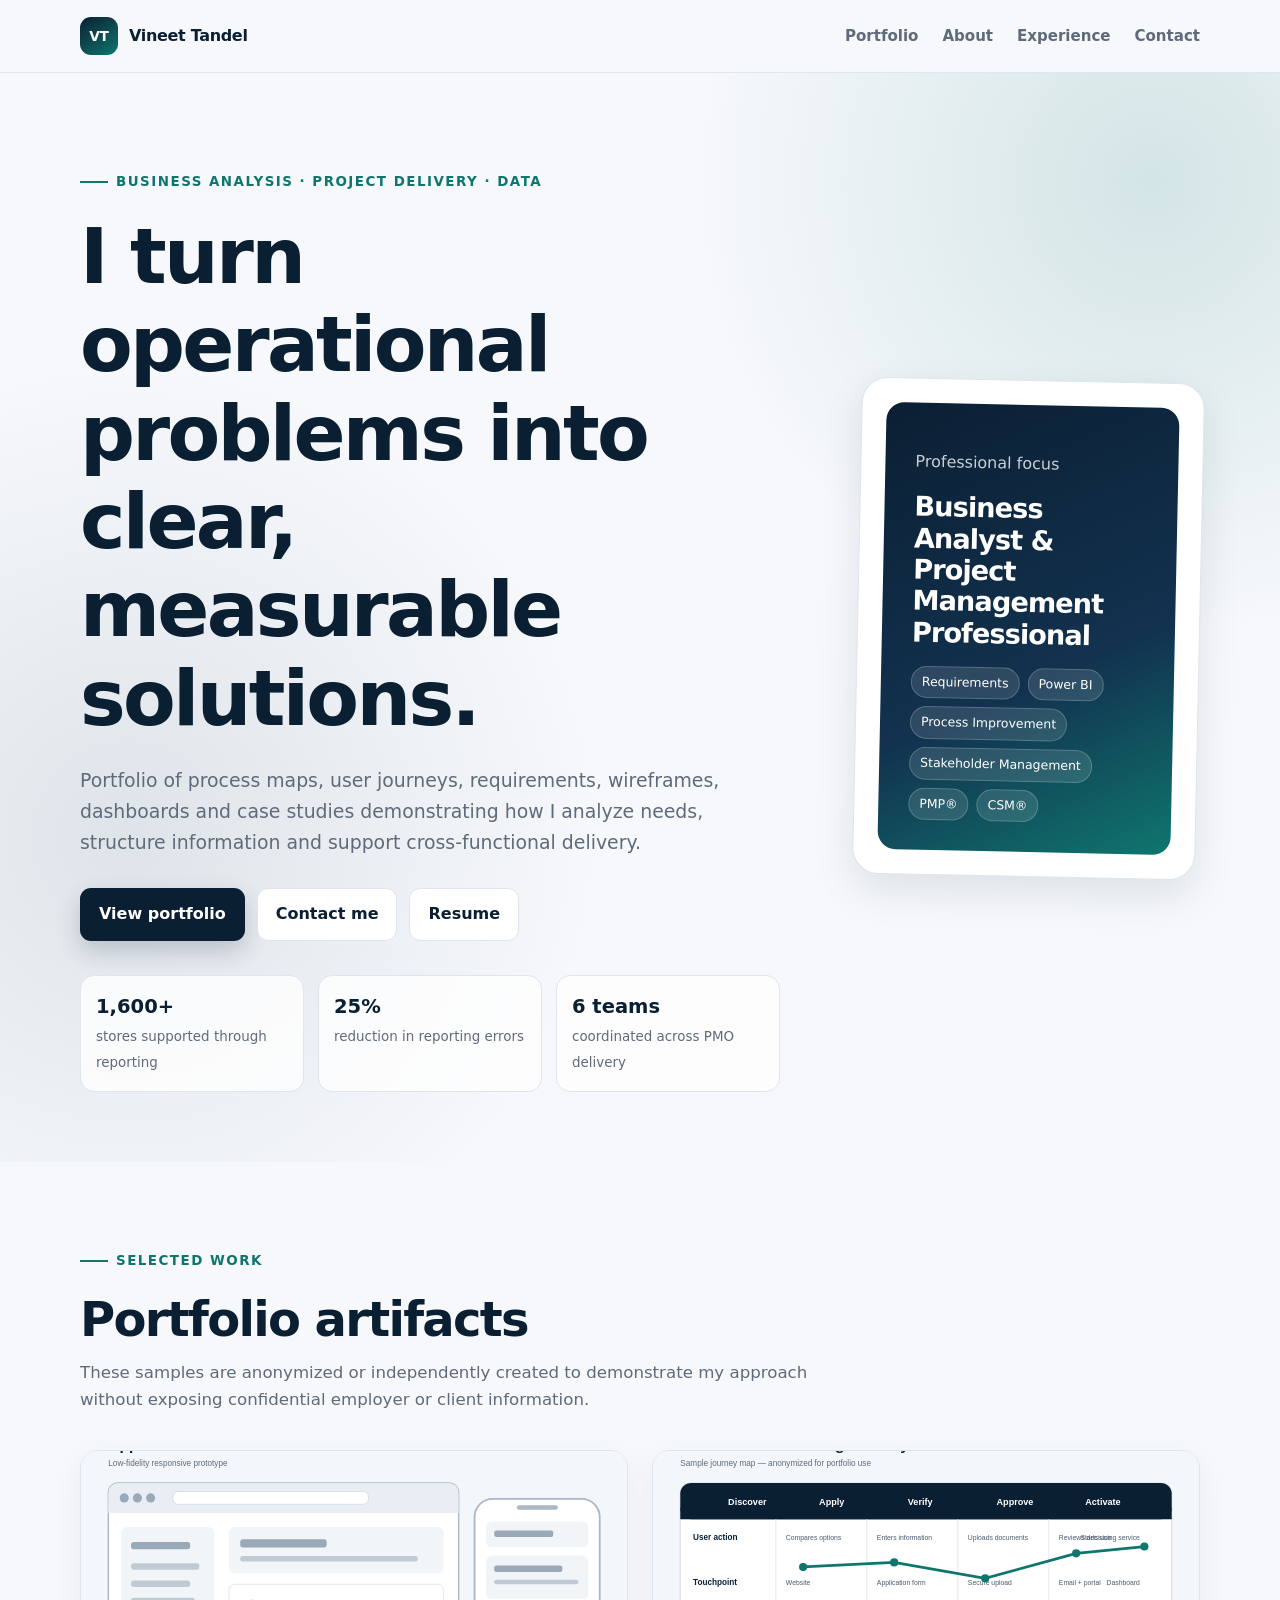
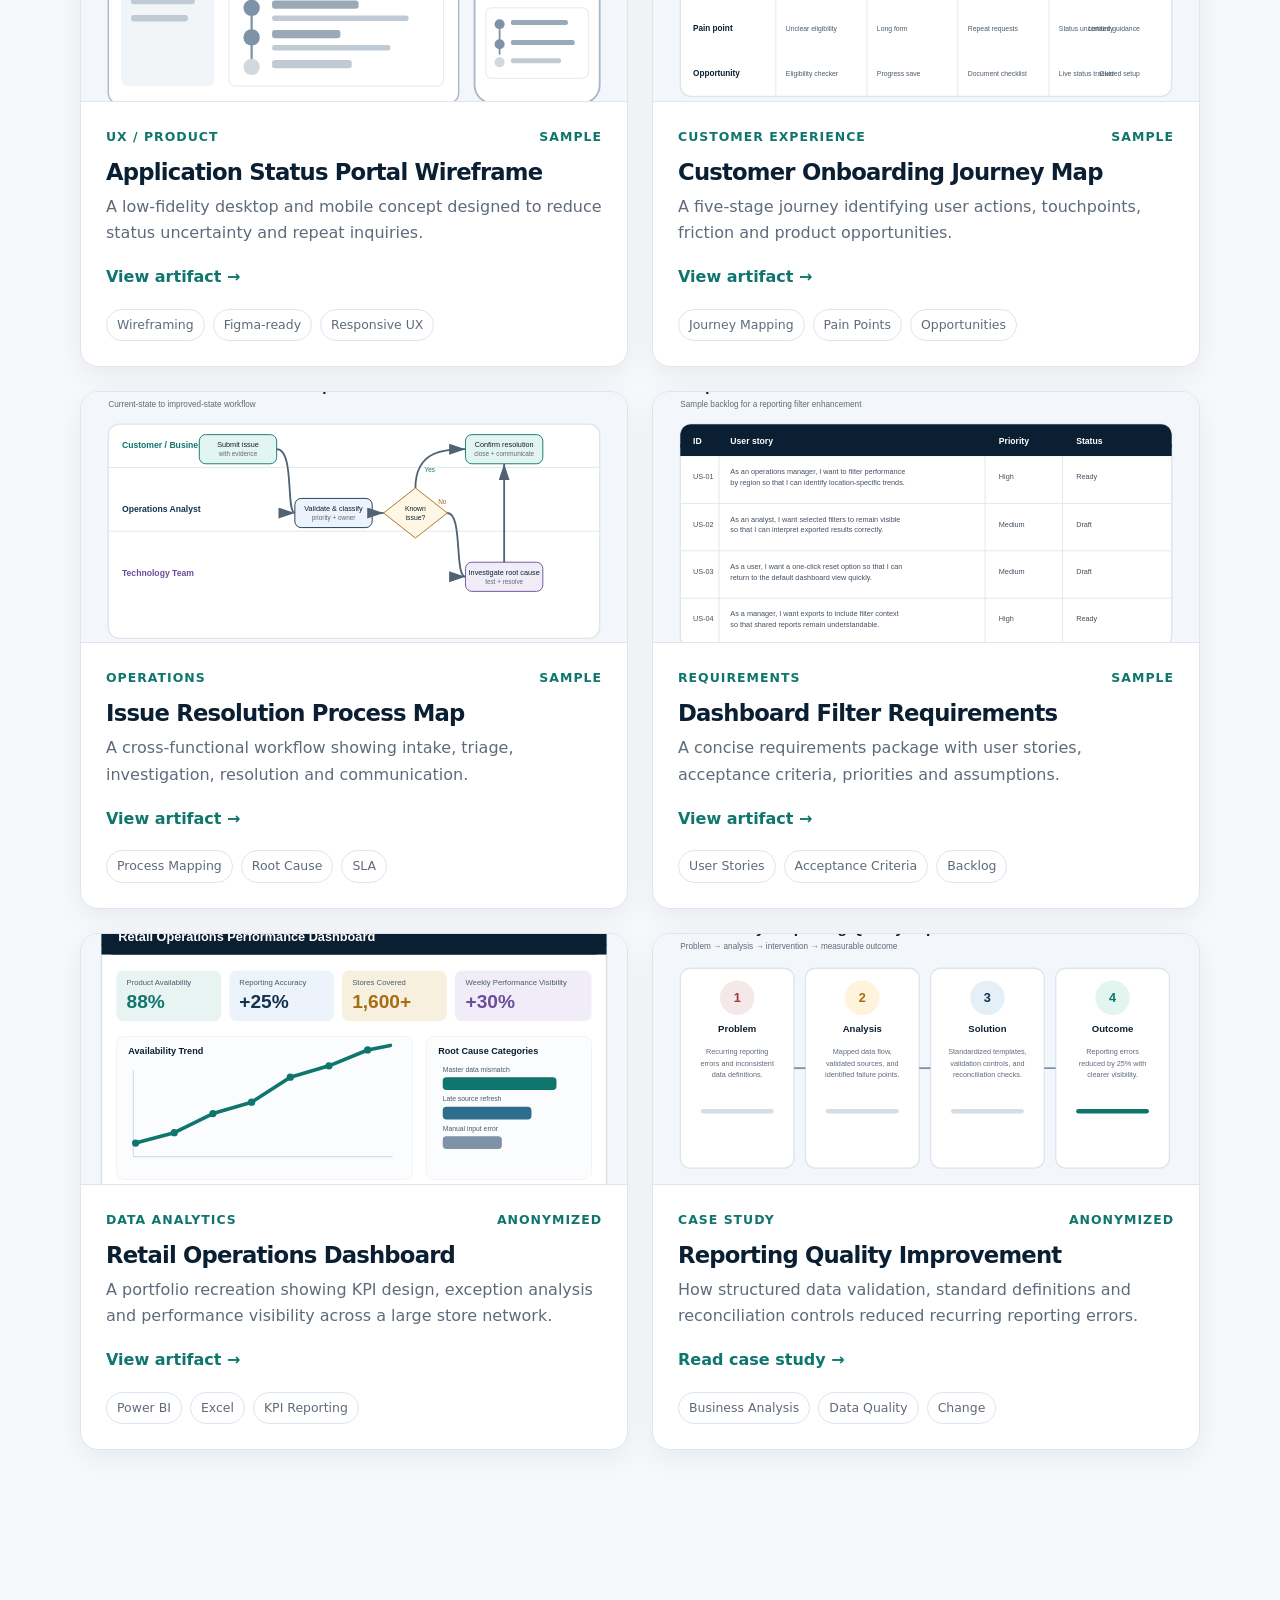
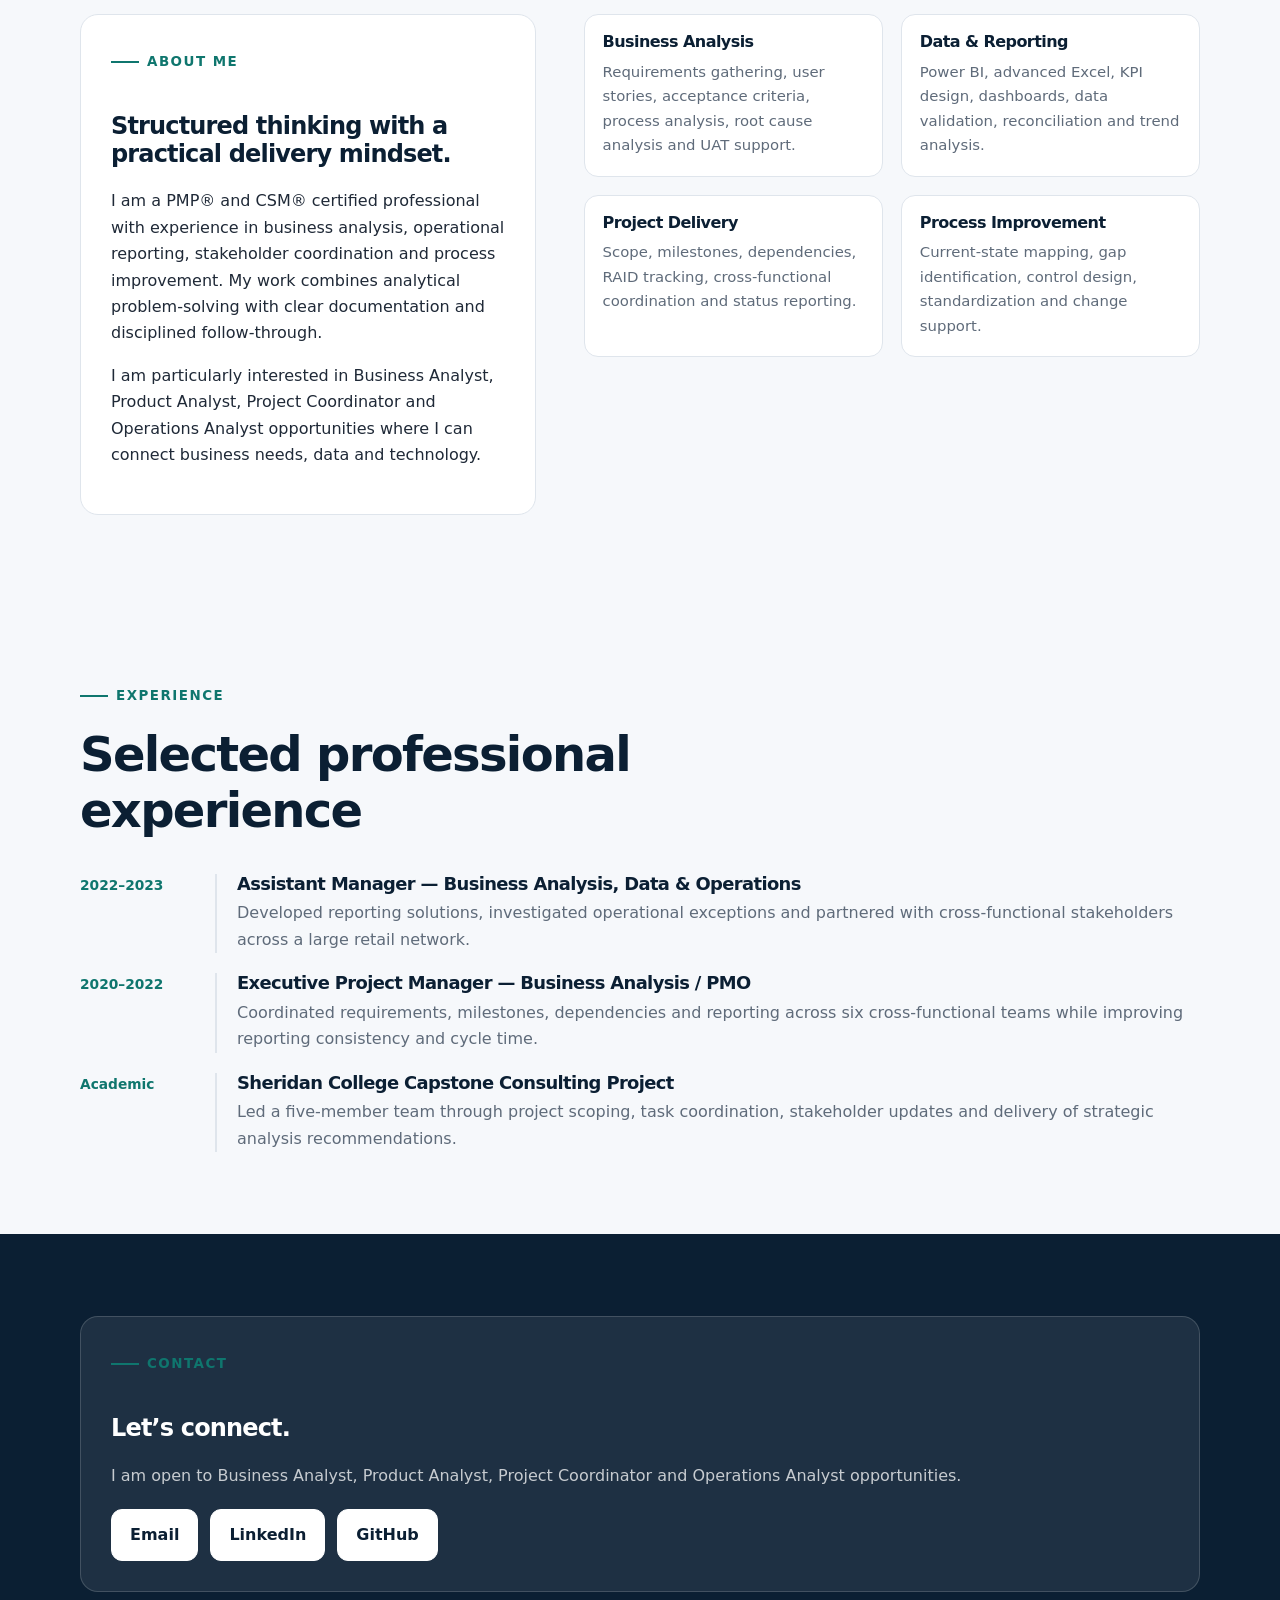
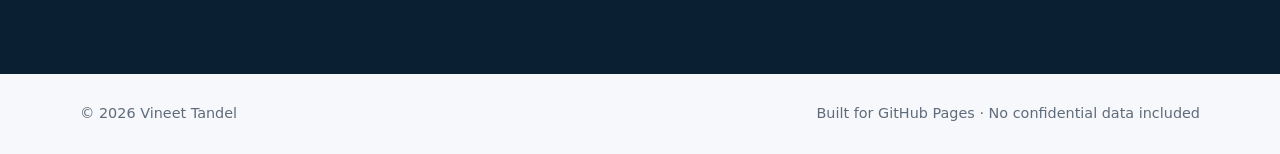
==== index.html @ 2929023a "Add files via upload" ====
<!doctype html>
<html lang="en">
<head>
  <meta charset="utf-8">
  <meta name="viewport" content="width=device-width, initial-scale=1">
  <meta name="description" content="Vineet Tandel — Business Analysis, Project Management and Data Analytics portfolio.">
  <title>Vineet Tandel | Business Analysis Portfolio</title>
  <link rel="stylesheet" href="styles.css">
</head>
<body>
<a class="skip-link" href="#main">Skip to content</a>

<header class="site-header">
  <div class="container nav">
    <a class="brand" href="index.html" aria-label="Vineet Tandel home">
      <span class="brand-mark">VT</span>
      <span>Vineet Tandel</span>
    </a>
    <button class="nav-toggle" type="button" aria-expanded="false" aria-controls="nav-links">Menu</button>
    <ul class="nav-links" id="nav-links">
      <li><a href="#work">Portfolio</a></li>
      <li><a href="#about">About</a></li>
      <li><a href="#experience">Experience</a></li>
      <li><a href="#contact">Contact</a></li>
    </ul>
  </div>
</header>

<main id="main">
  <section class="hero">
    <div class="container hero-grid">
      <div>
        <div class="eyebrow">Business Analysis · Project Delivery · Data</div>
        <h1>I turn operational problems into clear, measurable solutions.</h1>
        <p class="hero-lead">
          Portfolio of process maps, user journeys, requirements, wireframes, dashboards and case studies
          demonstrating how I analyze needs, structure information and support cross-functional delivery.
        </p>
        <div class="hero-actions">
          <a class="button button-primary" href="#work">View portfolio</a>
          <a class="button button-secondary" href="mailto:tandelvineet@gmail.com">Contact me</a>
          <!-- Replace # with the uploaded resume filename, for example assets/Vineet-Tandel-Resume.pdf -->
          <a class="button button-secondary" href="#" title="Add your resume PDF and update this link">Resume</a>
        </div>
        <div class="quick-stats" aria-label="Career highlights">
          <div class="stat"><strong>1,600+</strong><span>stores supported through reporting</span></div>
          <div class="stat"><strong>25%</strong><span>reduction in reporting errors</span></div>
          <div class="stat"><strong>6 teams</strong><span>coordinated across PMO delivery</span></div>
        </div>
      </div>
      <aside class="hero-card" aria-label="Professional summary">
        <div class="hero-card-inner">
          <div>
            <p>Professional focus</p>
            <h2>Business Analyst &amp; Project Management Professional</h2>
          </div>
          <div class="tag-list">
            <span class="tag">Requirements</span>
            <span class="tag">Power BI</span>
            <span class="tag">Process Improvement</span>
            <span class="tag">Stakeholder Management</span>
            <span class="tag">PMP®</span>
            <span class="tag">CSM®</span>
          </div>
        </div>
      </aside>
    </div>
  </section>

  <section id="work">
    <div class="container">
      <div class="section-heading">
        <div class="eyebrow">Selected work</div>
        <h2>Portfolio artifacts</h2>
        <p>
          These samples are anonymized or independently created to demonstrate my approach without exposing
          confidential employer or client information.
        </p>
      </div>

      <div class="project-grid">
        <article class="project-card">
          <div class="project-preview"><img src="assets/wireframe-preview.svg" alt="Wireframe preview of an application status portal"></div>
          <div class="project-content">
            <div class="project-meta"><span>UX / Product</span><span>Sample</span></div>
            <h3>Application Status Portal Wireframe</h3>
            <p>A low-fidelity desktop and mobile concept designed to reduce status uncertainty and repeat inquiries.</p>
            <a class="text-link" href="projects/wireframe-prototype.html">View artifact →</a>
            <div class="tag-list"><span class="tag">Wireframing</span><span class="tag">Figma-ready</span><span class="tag">Responsive UX</span></div>
          </div>
        </article>

        <article class="project-card">
          <div class="project-preview"><img src="assets/journey-map.svg" alt="Customer onboarding journey map preview"></div>
          <div class="project-content">
            <div class="project-meta"><span>Customer Experience</span><span>Sample</span></div>
            <h3>Customer Onboarding Journey Map</h3>
            <p>A five-stage journey identifying user actions, touchpoints, friction and product opportunities.</p>
            <a class="text-link" href="projects/user-journey.html">View artifact →</a>
            <div class="tag-list"><span class="tag">Journey Mapping</span><span class="tag">Pain Points</span><span class="tag">Opportunities</span></div>
          </div>
        </article>

        <article class="project-card">
          <div class="project-preview"><img src="assets/process-map.svg" alt="Issue resolution process map preview"></div>
          <div class="project-content">
            <div class="project-meta"><span>Operations</span><span>Sample</span></div>
            <h3>Issue Resolution Process Map</h3>
            <p>A cross-functional workflow showing intake, triage, investigation, resolution and communication.</p>
            <a class="text-link" href="projects/process-map.html">View artifact →</a>
            <div class="tag-list"><span class="tag">Process Mapping</span><span class="tag">Root Cause</span><span class="tag">SLA</span></div>
          </div>
        </article>

        <article class="project-card">
          <div class="project-preview"><img src="assets/requirements-preview.svg" alt="User stories and requirements table preview"></div>
          <div class="project-content">
            <div class="project-meta"><span>Requirements</span><span>Sample</span></div>
            <h3>Dashboard Filter Requirements</h3>
            <p>A concise requirements package with user stories, acceptance criteria, priorities and assumptions.</p>
            <a class="text-link" href="projects/requirements.html">View artifact →</a>
            <div class="tag-list"><span class="tag">User Stories</span><span class="tag">Acceptance Criteria</span><span class="tag">Backlog</span></div>
          </div>
        </article>

        <article class="project-card">
          <div class="project-preview"><img src="assets/dashboard-preview.svg" alt="Retail operations Power BI dashboard preview"></div>
          <div class="project-content">
            <div class="project-meta"><span>Data Analytics</span><span>Anonymized</span></div>
            <h3>Retail Operations Dashboard</h3>
            <p>A portfolio recreation showing KPI design, exception analysis and performance visibility across a large store network.</p>
            <a class="text-link" href="projects/power-bi-dashboard.html">View artifact →</a>
            <div class="tag-list"><span class="tag">Power BI</span><span class="tag">Excel</span><span class="tag">KPI Reporting</span></div>
          </div>
        </article>

        <article class="project-card">
          <div class="project-preview"><img src="assets/case-study-preview.svg" alt="Case study preview showing problem, analysis, solution and outcome"></div>
          <div class="project-content">
            <div class="project-meta"><span>Case Study</span><span>Anonymized</span></div>
            <h3>Reporting Quality Improvement</h3>
            <p>How structured data validation, standard definitions and reconciliation controls reduced recurring reporting errors.</p>
            <a class="text-link" href="projects/case-study.html">Read case study →</a>
            <div class="tag-list"><span class="tag">Business Analysis</span><span class="tag">Data Quality</span><span class="tag">Change</span></div>
          </div>
        </article>
      </div>
    </div>
  </section>

  <section id="about">
    <div class="container about-grid">
      <div class="about-panel">
        <div class="eyebrow">About me</div>
        <h2>Structured thinking with a practical delivery mindset.</h2>
        <p>
          I am a PMP® and CSM® certified professional with experience in business analysis, operational reporting,
          stakeholder coordination and process improvement. My work combines analytical problem-solving with clear
          documentation and disciplined follow-through.
        </p>
        <p>
          I am particularly interested in Business Analyst, Product Analyst, Project Coordinator and Operations
          Analyst opportunities where I can connect business needs, data and technology.
        </p>
      </div>

      <div class="skill-columns">
        <div class="skill-box"><h3>Business Analysis</h3><p>Requirements gathering, user stories, acceptance criteria, process analysis, root cause analysis and UAT support.</p></div>
        <div class="skill-box"><h3>Data &amp; Reporting</h3><p>Power BI, advanced Excel, KPI design, dashboards, data validation, reconciliation and trend analysis.</p></div>
        <div class="skill-box"><h3>Project Delivery</h3><p>Scope, milestones, dependencies, RAID tracking, cross-functional coordination and status reporting.</p></div>
        <div class="skill-box"><h3>Process Improvement</h3><p>Current-state mapping, gap identification, control design, standardization and change support.</p></div>
      </div>
    </div>
  </section>

  <section id="experience">
    <div class="container">
      <div class="section-heading">
        <div class="eyebrow">Experience</div>
        <h2>Selected professional experience</h2>
      </div>
      <div class="timeline">
        <div class="timeline-item">
          <div class="timeline-date">2022–2023</div>
          <div class="timeline-content">
            <h3>Assistant Manager — Business Analysis, Data &amp; Operations</h3>
            <p>Developed reporting solutions, investigated operational exceptions and partnered with cross-functional stakeholders across a large retail network.</p>
          </div>
        </div>
        <div class="timeline-item">
          <div class="timeline-date">2020–2022</div>
          <div class="timeline-content">
            <h3>Executive Project Manager — Business Analysis / PMO</h3>
            <p>Coordinated requirements, milestones, dependencies and reporting across six cross-functional teams while improving reporting consistency and cycle time.</p>
          </div>
        </div>
        <div class="timeline-item">
          <div class="timeline-date">Academic</div>
          <div class="timeline-content">
            <h3>Sheridan College Capstone Consulting Project</h3>
            <p>Led a five-member team through project scoping, task coordination, stakeholder updates and delivery of strategic analysis recommendations.</p>
          </div>
        </div>
      </div>
    </div>
  </section>

  <section class="contact" id="contact">
    <div class="container">
      <div class="contact-panel">
        <div class="eyebrow">Contact</div>
        <h2>Let’s connect.</h2>
        <p>I am open to Business Analyst, Product Analyst, Project Coordinator and Operations Analyst opportunities.</p>
        <div class="contact-links">
          <a class="button button-secondary" href="mailto:tandelvineet@gmail.com">Email</a>
          <a class="button button-secondary" href="https://www.linkedin.com/in/your-linkedin" target="_blank" rel="noopener">LinkedIn</a>
          <a class="button button-secondary" href="https://github.com/your-github-username" target="_blank" rel="noopener">GitHub</a>
        </div>
      </div>
    </div>
  </section>
</main>

<footer class="site-footer">
  <div class="container footer-row">
    <span>© <span data-year></span> Vineet Tandel</span>
    <span>Built for GitHub Pages · No confidential data included</span>
  </div>
</footer>

<script src="script.js"></script>
</body>
</html>
---- styles.css ----
:root {
  --navy: #0b1f33;
  --navy-2: #12324f;
  --teal: #0f766e;
  --teal-light: #dff7f3;
  --blue-light: #eaf2fb;
  --ink: #1f2937;
  --muted: #5f6b7a;
  --line: #dfe5ec;
  --surface: #ffffff;
  --background: #f6f8fb;
  --shadow: 0 16px 40px rgba(11, 31, 51, 0.10);
  --radius: 18px;
}

* { box-sizing: border-box; }

html { scroll-behavior: smooth; }

body {
  margin: 0;
  font-family: Inter, ui-sans-serif, system-ui, -apple-system, BlinkMacSystemFont, "Segoe UI", sans-serif;
  color: var(--ink);
  background: var(--background);
  line-height: 1.65;
}

a { color: inherit; }

img, svg { max-width: 100%; }

.container {
  width: min(1120px, calc(100% - 40px));
  margin: 0 auto;
}

.skip-link {
  position: absolute;
  left: -9999px;
  top: 8px;
  z-index: 1000;
  background: #fff;
  color: #000;
  padding: 10px 14px;
  border-radius: 8px;
}
.skip-link:focus { left: 12px; }

.site-header {
  position: sticky;
  top: 0;
  z-index: 50;
  background: rgba(246, 248, 251, 0.92);
  backdrop-filter: blur(14px);
  border-bottom: 1px solid rgba(223, 229, 236, 0.9);
}

.nav {
  min-height: 72px;
  display: flex;
  align-items: center;
  justify-content: space-between;
  gap: 24px;
}

.brand {
  display: inline-flex;
  align-items: center;
  gap: 11px;
  font-weight: 800;
  text-decoration: none;
  color: var(--navy);
  letter-spacing: -0.02em;
}

.brand-mark {
  width: 38px;
  height: 38px;
  display: grid;
  place-items: center;
  border-radius: 11px;
  color: white;
  background: linear-gradient(145deg, var(--navy), var(--teal));
  font-size: 0.86rem;
}

.nav-links {
  display: flex;
  gap: 24px;
  align-items: center;
  list-style: none;
  margin: 0;
  padding: 0;
}

.nav-links a {
  text-decoration: none;
  font-size: 0.94rem;
  color: var(--muted);
  font-weight: 650;
}

.nav-links a:hover,
.nav-links a:focus { color: var(--teal); }

.nav-toggle {
  display: none;
  border: 1px solid var(--line);
  background: white;
  border-radius: 10px;
  padding: 8px 11px;
  font: inherit;
}

.hero {
  padding: 92px 0 70px;
  background:
    radial-gradient(circle at 90% 10%, rgba(15, 118, 110, 0.15), transparent 30%),
    radial-gradient(circle at 10% 70%, rgba(18, 50, 79, 0.10), transparent 34%);
}

.hero-grid {
  display: grid;
  grid-template-columns: 1.35fr 0.65fr;
  gap: 64px;
  align-items: center;
}

.eyebrow {
  display: inline-flex;
  align-items: center;
  gap: 8px;
  color: var(--teal);
  font-weight: 800;
  font-size: 0.84rem;
  letter-spacing: 0.11em;
  text-transform: uppercase;
  margin-bottom: 20px;
}

.eyebrow::before {
  content: "";
  width: 28px;
  height: 2px;
  background: var(--teal);
}

h1, h2, h3 {
  color: var(--navy);
  line-height: 1.15;
  letter-spacing: -0.035em;
}

h1 {
  font-size: clamp(2.6rem, 6vw, 5rem);
  margin: 0 0 22px;
}

.hero-lead {
  font-size: 1.18rem;
  color: var(--muted);
  max-width: 700px;
  margin: 0 0 28px;
}

.hero-actions {
  display: flex;
  flex-wrap: wrap;
  gap: 12px;
  margin: 30px 0 34px;
}

.button {
  display: inline-flex;
  align-items: center;
  justify-content: center;
  gap: 8px;
  padding: 12px 18px;
  border-radius: 11px;
  font-weight: 750;
  text-decoration: none;
  border: 1px solid transparent;
  transition: transform .18s ease, box-shadow .18s ease, background .18s ease;
}

.button:hover { transform: translateY(-2px); }

.button-primary {
  background: var(--navy);
  color: white;
  box-shadow: 0 10px 24px rgba(11, 31, 51, 0.20);
}

.button-secondary {
  background: white;
  color: var(--navy);
  border-color: var(--line);
}

.quick-stats {
  display: grid;
  grid-template-columns: repeat(3, minmax(0, 1fr));
  gap: 14px;
  max-width: 700px;
}

.stat {
  background: rgba(255,255,255,.8);
  border: 1px solid var(--line);
  border-radius: 14px;
  padding: 15px;
}

.stat strong {
  display: block;
  color: var(--navy);
  font-size: 1.22rem;
}

.stat span {
  color: var(--muted);
  font-size: .84rem;
}

.hero-card {
  background: var(--surface);
  border: 1px solid var(--line);
  border-radius: 26px;
  padding: 24px;
  box-shadow: var(--shadow);
  transform: rotate(1.2deg);
}

.hero-card-inner {
  border-radius: 18px;
  padding: 30px;
  min-height: 360px;
  background: linear-gradient(155deg, var(--navy), var(--navy-2) 60%, var(--teal));
  color: white;
  display: flex;
  flex-direction: column;
  justify-content: space-between;
}

.hero-card h2 {
  color: white;
  font-size: 1.7rem;
  margin: 0;
}

.hero-card p { color: rgba(255,255,255,.78); }

.hero-card .tag {
  background: rgba(255,255,255,.12);
  border-color: rgba(255,255,255,.2);
  color: white;
}

section { padding: 82px 0; }

.section-heading {
  max-width: 730px;
  margin-bottom: 36px;
}

.section-heading h2 {
  font-size: clamp(2rem, 4vw, 3rem);
  margin: 0 0 12px;
}

.section-heading p {
  margin: 0;
  color: var(--muted);
  font-size: 1.04rem;
}

.project-grid {
  display: grid;
  grid-template-columns: repeat(2, minmax(0, 1fr));
  gap: 24px;
}

.project-card {
  background: var(--surface);
  border: 1px solid var(--line);
  border-radius: var(--radius);
  overflow: hidden;
  box-shadow: 0 9px 28px rgba(11,31,51,.06);
  transition: transform .2s ease, box-shadow .2s ease;
}

.project-card:hover {
  transform: translateY(-5px);
  box-shadow: var(--shadow);
}

.project-preview {
  background: var(--blue-light);
  min-height: 250px;
  display: grid;
  place-items: center;
  border-bottom: 1px solid var(--line);
}

.project-preview img {
  width: 100%;
  height: 250px;
  object-fit: cover;
}

.project-content { padding: 25px; }

.project-meta {
  display: flex;
  justify-content: space-between;
  gap: 12px;
  color: var(--teal);
  font-size: .78rem;
  font-weight: 800;
  letter-spacing: .08em;
  text-transform: uppercase;
}

.project-content h3 {
  font-size: 1.42rem;
  margin: 11px 0 9px;
}

.project-content p {
  color: var(--muted);
  margin: 0 0 18px;
}

.text-link {
  display: inline-flex;
  align-items: center;
  gap: 7px;
  color: var(--teal);
  font-weight: 800;
  text-decoration: none;
}

.text-link:hover { text-decoration: underline; }

.tag-list {
  display: flex;
  flex-wrap: wrap;
  gap: 8px;
  margin-top: 18px;
}

.tag {
  display: inline-flex;
  align-items: center;
  padding: 5px 10px;
  border: 1px solid var(--line);
  border-radius: 999px;
  font-size: .78rem;
  color: var(--muted);
  background: white;
}

.about-grid {
  display: grid;
  grid-template-columns: .85fr 1.15fr;
  gap: 48px;
  align-items: start;
}

.about-panel,
.contact-panel {
  background: var(--surface);
  border: 1px solid var(--line);
  border-radius: var(--radius);
  padding: 30px;
}

.about-panel h3,
.contact-panel h3 { margin-top: 0; }

.skill-columns {
  display: grid;
  grid-template-columns: repeat(2, minmax(0, 1fr));
  gap: 18px;
}

.skill-box {
  border: 1px solid var(--line);
  border-radius: 14px;
  padding: 18px;
  background: #fff;
}

.skill-box h3 {
  font-size: 1rem;
  margin: 0 0 8px;
}

.skill-box p {
  color: var(--muted);
  margin: 0;
  font-size: .93rem;
}

.timeline {
  display: grid;
  gap: 20px;
}

.timeline-item {
  display: grid;
  grid-template-columns: 115px 1fr;
  gap: 20px;
}

.timeline-date {
  color: var(--teal);
  font-weight: 800;
  font-size: .86rem;
}

.timeline-content {
  border-left: 2px solid var(--line);
  padding-left: 20px;
}

.timeline-content h3 {
  margin: 0 0 6px;
  font-size: 1.12rem;
}

.timeline-content p {
  margin: 0;
  color: var(--muted);
}

.contact {
  background: var(--navy);
  color: white;
}

.contact h2,
.contact h3 { color: white; }

.contact p { color: rgba(255,255,255,.75); }

.contact-panel {
  background: rgba(255,255,255,.08);
  border-color: rgba(255,255,255,.16);
}

.contact-links {
  display: flex;
  flex-wrap: wrap;
  gap: 12px;
  margin-top: 20px;
}

.contact .button-secondary {
  background: white;
  border-color: white;
}

.site-footer {
  padding: 28px 0;
  color: var(--muted);
  font-size: .9rem;
}

.footer-row {
  display: flex;
  justify-content: space-between;
  gap: 20px;
  flex-wrap: wrap;
}

/* Project detail pages */
.project-hero {
  padding: 72px 0 46px;
  background: linear-gradient(145deg, #edf5fb, #f6f8fb 52%, #e3f5f1);
  border-bottom: 1px solid var(--line);
}

.project-hero h1 {
  font-size: clamp(2.2rem, 5vw, 4.2rem);
  max-width: 900px;
}

.project-subtitle {
  max-width: 760px;
  color: var(--muted);
  font-size: 1.12rem;
}

.breadcrumb {
  font-size: .9rem;
  color: var(--muted);
  margin-bottom: 20px;
}

.breadcrumb a { color: var(--teal); }

.project-layout {
  display: grid;
  grid-template-columns: minmax(0, 1fr) 300px;
  gap: 45px;
  align-items: start;
}

.project-body h2 {
  font-size: 1.8rem;
  margin: 42px 0 12px;
}

.project-body h2:first-child { margin-top: 0; }

.project-body p,
.project-body li { color: #43505f; }

.project-body ul,
.project-body ol { padding-left: 22px; }

.artifact-frame {
  margin: 28px 0;
  padding: 18px;
  background: white;
  border: 1px solid var(--line);
  border-radius: var(--radius);
  box-shadow: var(--shadow);
}

.artifact-frame img {
  display: block;
  width: 100%;
  border-radius: 12px;
}

.sidebar-card {
  position: sticky;
  top: 96px;
  background: white;
  border: 1px solid var(--line);
  border-radius: var(--radius);
  padding: 24px;
}

.sidebar-card h3 {
  margin-top: 0;
  font-size: 1rem;
}

.sidebar-list {
  list-style: none;
  padding: 0;
  margin: 0;
  display: grid;
  gap: 10px;
}

.sidebar-list strong {
  display: block;
  color: var(--navy);
  font-size: .86rem;
}

.sidebar-list span {
  color: var(--muted);
  font-size: .86rem;
}

.callout {
  border-left: 4px solid var(--teal);
  background: var(--teal-light);
  padding: 18px 20px;
  border-radius: 0 12px 12px 0;
  margin: 26px 0;
}

.requirement-table {
  width: 100%;
  border-collapse: collapse;
  margin: 20px 0;
  background: white;
}

.requirement-table th,
.requirement-table td {
  border: 1px solid var(--line);
  padding: 12px;
  text-align: left;
  vertical-align: top;
}

.requirement-table th {
  color: var(--navy);
  background: #eef3f8;
}

@media (max-width: 860px) {
  .hero-grid,
  .about-grid,
  .project-layout {
    grid-template-columns: 1fr;
  }

  .hero-card { max-width: 520px; }

  .project-grid { grid-template-columns: 1fr; }

  .sidebar-card { position: static; }

  .nav-toggle { display: block; }

  .nav-links {
    display: none;
    position: absolute;
    left: 20px;
    right: 20px;
    top: 68px;
    flex-direction: column;
    align-items: stretch;
    padding: 18px;
    background: white;
    border: 1px solid var(--line);
    border-radius: 14px;
    box-shadow: var(--shadow);
  }

  .nav-links.open { display: flex; }
}

@media (max-width: 580px) {
  .container { width: min(100% - 26px, 1120px); }
  .hero { padding-top: 62px; }
  .quick-stats { grid-template-columns: 1fr; }
  .skill-columns { grid-template-columns: 1fr; }
  .timeline-item { grid-template-columns: 1fr; gap: 5px; }
  .timeline-content { border-left: 0; padding-left: 0; }
}
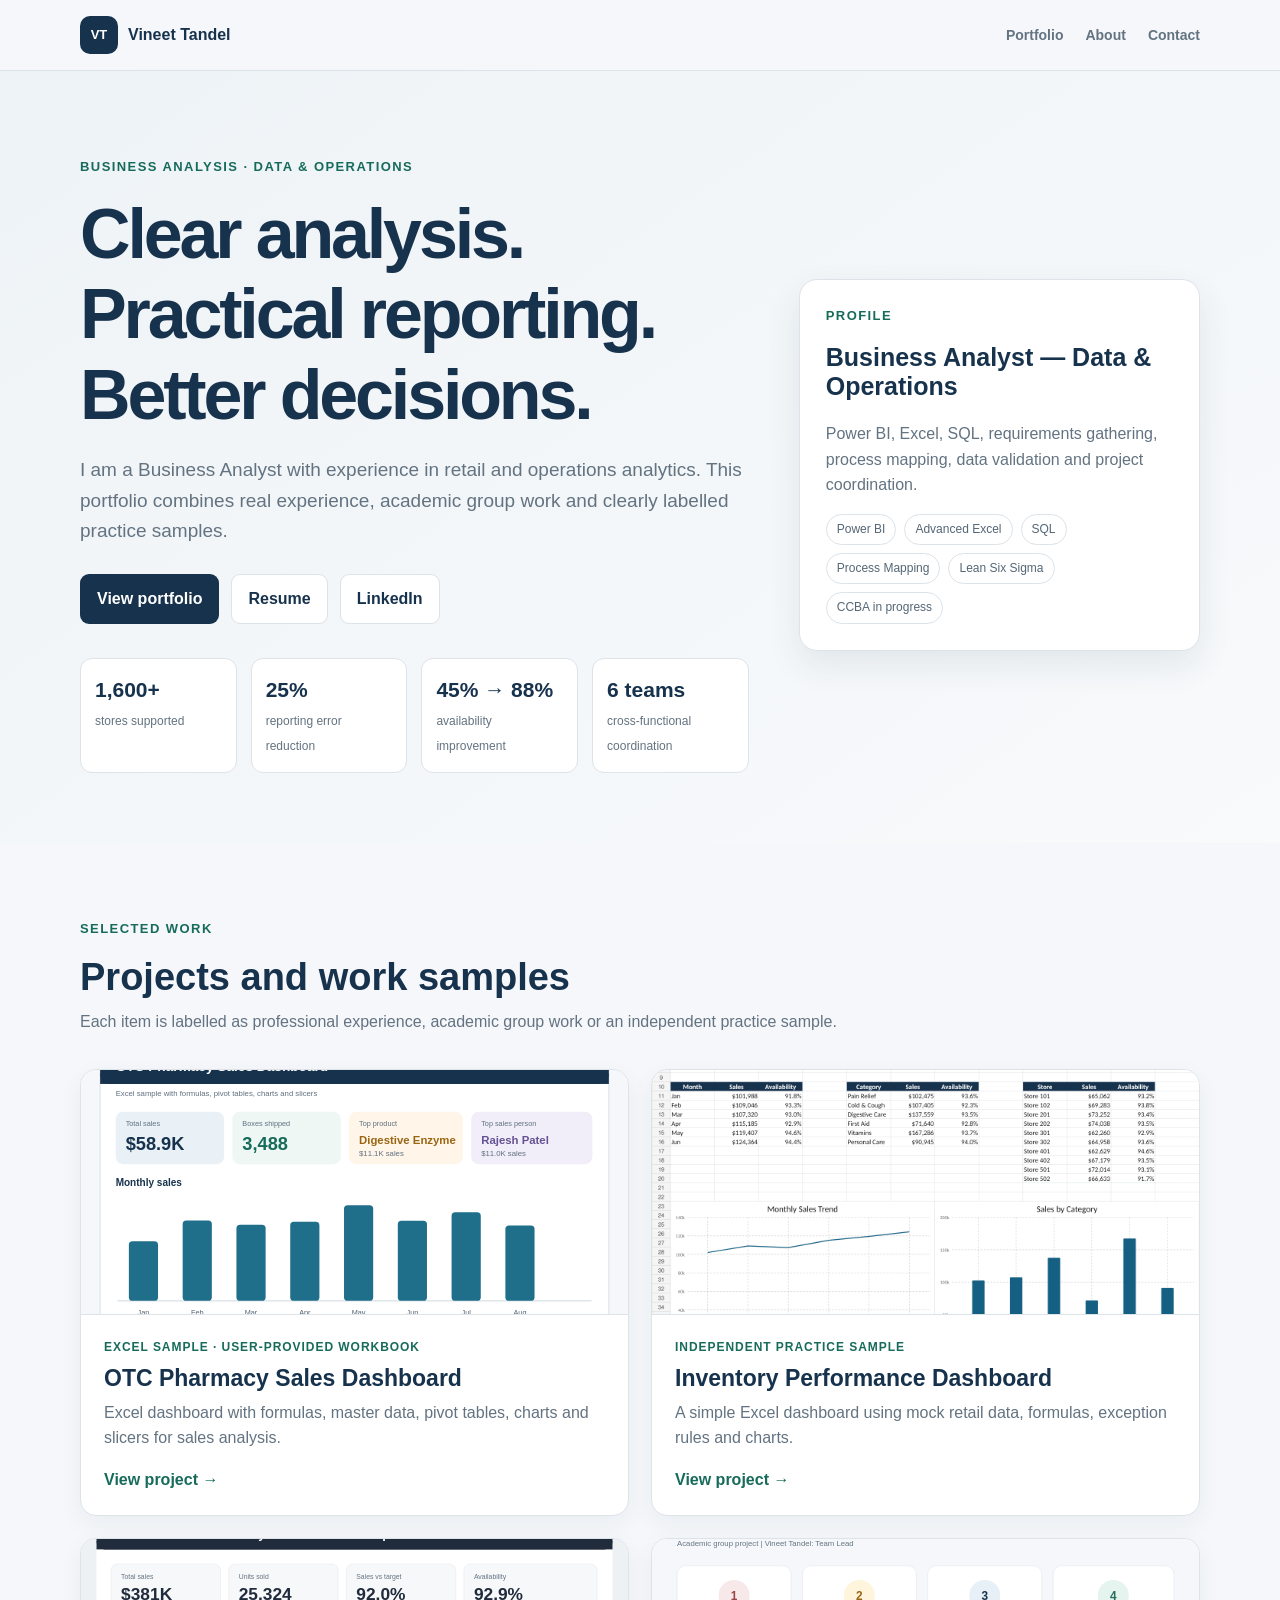
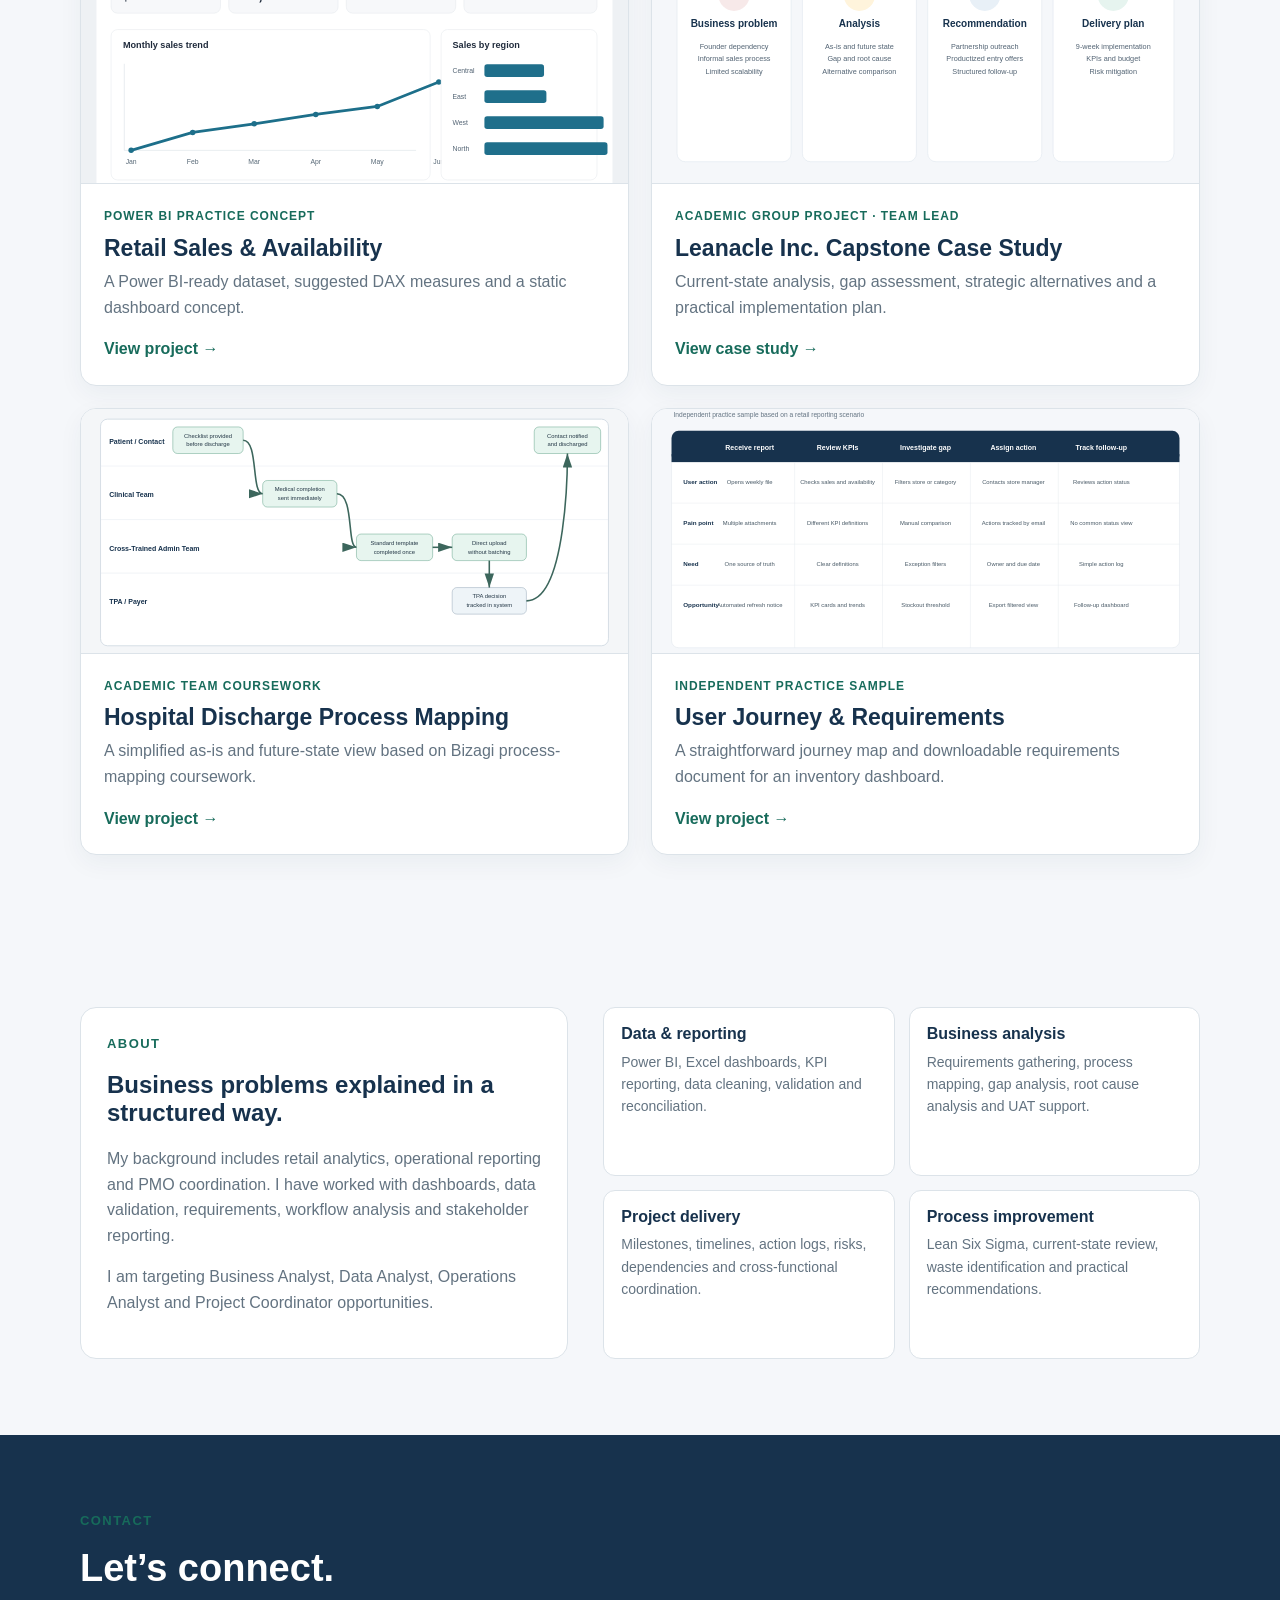
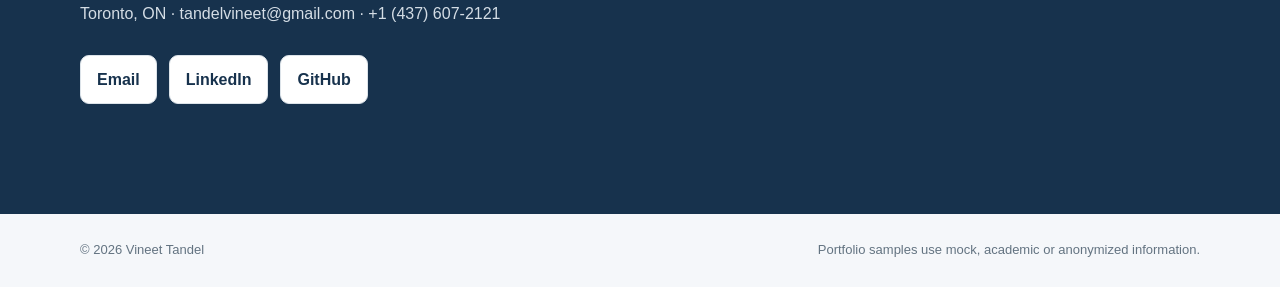
==== commit cdff361d: "Add files via upload" ====
--- a/index.html
+++ b/index.html
@@ -1,233 +1,12 @@
-<!doctype html>
-<html lang="en">
-<head>
-  <meta charset="utf-8">
-  <meta name="viewport" content="width=device-width, initial-scale=1">
-  <meta name="description" content="Vineet Tandel — Business Analysis, Project Management and Data Analytics portfolio.">
-  <title>Vineet Tandel | Business Analysis Portfolio</title>
-  <link rel="stylesheet" href="styles.css">
-</head>
-<body>
-<a class="skip-link" href="#main">Skip to content</a>
-
-<header class="site-header">
-  <div class="container nav">
-    <a class="brand" href="index.html" aria-label="Vineet Tandel home">
-      <span class="brand-mark">VT</span>
-      <span>Vineet Tandel</span>
-    </a>
-    <button class="nav-toggle" type="button" aria-expanded="false" aria-controls="nav-links">Menu</button>
-    <ul class="nav-links" id="nav-links">
-      <li><a href="#work">Portfolio</a></li>
-      <li><a href="#about">About</a></li>
-      <li><a href="#experience">Experience</a></li>
-      <li><a href="#contact">Contact</a></li>
-    </ul>
-  </div>
-</header>
-
-<main id="main">
-  <section class="hero">
-    <div class="container hero-grid">
-      <div>
-        <div class="eyebrow">Business Analysis · Project Delivery · Data</div>
-        <h1>I turn operational problems into clear, measurable solutions.</h1>
-        <p class="hero-lead">
-          Portfolio of process maps, user journeys, requirements, wireframes, dashboards and case studies
-          demonstrating how I analyze needs, structure information and support cross-functional delivery.
-        </p>
-        <div class="hero-actions">
-          <a class="button button-primary" href="#work">View portfolio</a>
-          <a class="button button-secondary" href="mailto:tandelvineet@gmail.com">Contact me</a>
-          <!-- Replace # with the uploaded resume filename, for example assets/Vineet-Tandel-Resume.pdf -->
-          <a class="button button-secondary" href="#" title="Add your resume PDF and update this link">Resume</a>
-        </div>
-        <div class="quick-stats" aria-label="Career highlights">
-          <div class="stat"><strong>1,600+</strong><span>stores supported through reporting</span></div>
-          <div class="stat"><strong>25%</strong><span>reduction in reporting errors</span></div>
-          <div class="stat"><strong>6 teams</strong><span>coordinated across PMO delivery</span></div>
-        </div>
-      </div>
-      <aside class="hero-card" aria-label="Professional summary">
-        <div class="hero-card-inner">
-          <div>
-            <p>Professional focus</p>
-            <h2>Business Analyst &amp; Project Management Professional</h2>
-          </div>
-          <div class="tag-list">
-            <span class="tag">Requirements</span>
-            <span class="tag">Power BI</span>
-            <span class="tag">Process Improvement</span>
-            <span class="tag">Stakeholder Management</span>
-            <span class="tag">PMP®</span>
-            <span class="tag">CSM®</span>
-          </div>
-        </div>
-      </aside>
-    </div>
-  </section>
-
-  <section id="work">
-    <div class="container">
-      <div class="section-heading">
-        <div class="eyebrow">Selected work</div>
-        <h2>Portfolio artifacts</h2>
-        <p>
-          These samples are anonymized or independently created to demonstrate my approach without exposing
-          confidential employer or client information.
-        </p>
-      </div>
-
-      <div class="project-grid">
-        <article class="project-card">
-          <div class="project-preview"><img src="assets/wireframe-preview.svg" alt="Wireframe preview of an application status portal"></div>
-          <div class="project-content">
-            <div class="project-meta"><span>UX / Product</span><span>Sample</span></div>
-            <h3>Application Status Portal Wireframe</h3>
-            <p>A low-fidelity desktop and mobile concept designed to reduce status uncertainty and repeat inquiries.</p>
-            <a class="text-link" href="projects/wireframe-prototype.html">View artifact →</a>
-            <div class="tag-list"><span class="tag">Wireframing</span><span class="tag">Figma-ready</span><span class="tag">Responsive UX</span></div>
-          </div>
-        </article>
-
-        <article class="project-card">
-          <div class="project-preview"><img src="assets/journey-map.svg" alt="Customer onboarding journey map preview"></div>
-          <div class="project-content">
-            <div class="project-meta"><span>Customer Experience</span><span>Sample</span></div>
-            <h3>Customer Onboarding Journey Map</h3>
-            <p>A five-stage journey identifying user actions, touchpoints, friction and product opportunities.</p>
-            <a class="text-link" href="projects/user-journey.html">View artifact →</a>
-            <div class="tag-list"><span class="tag">Journey Mapping</span><span class="tag">Pain Points</span><span class="tag">Opportunities</span></div>
-          </div>
-        </article>
-
-        <article class="project-card">
-          <div class="project-preview"><img src="assets/process-map.svg" alt="Issue resolution process map preview"></div>
-          <div class="project-content">
-            <div class="project-meta"><span>Operations</span><span>Sample</span></div>
-            <h3>Issue Resolution Process Map</h3>
-            <p>A cross-functional workflow showing intake, triage, investigation, resolution and communication.</p>
-            <a class="text-link" href="projects/process-map.html">View artifact →</a>
-            <div class="tag-list"><span class="tag">Process Mapping</span><span class="tag">Root Cause</span><span class="tag">SLA</span></div>
-          </div>
-        </article>
-
-        <article class="project-card">
-          <div class="project-preview"><img src="assets/requirements-preview.svg" alt="User stories and requirements table preview"></div>
-          <div class="project-content">
-            <div class="project-meta"><span>Requirements</span><span>Sample</span></div>
-            <h3>Dashboard Filter Requirements</h3>
-            <p>A concise requirements package with user stories, acceptance criteria, priorities and assumptions.</p>
-            <a class="text-link" href="projects/requirements.html">View artifact →</a>
-            <div class="tag-list"><span class="tag">User Stories</span><span class="tag">Acceptance Criteria</span><span class="tag">Backlog</span></div>
-          </div>
-        </article>
-
-        <article class="project-card">
-          <div class="project-preview"><img src="assets/dashboard-preview.svg" alt="Retail operations Power BI dashboard preview"></div>
-          <div class="project-content">
-            <div class="project-meta"><span>Data Analytics</span><span>Anonymized</span></div>
-            <h3>Retail Operations Dashboard</h3>
-            <p>A portfolio recreation showing KPI design, exception analysis and performance visibility across a large store network.</p>
-            <a class="text-link" href="projects/power-bi-dashboard.html">View artifact →</a>
-            <div class="tag-list"><span class="tag">Power BI</span><span class="tag">Excel</span><span class="tag">KPI Reporting</span></div>
-          </div>
-        </article>
-
-        <article class="project-card">
-          <div class="project-preview"><img src="assets/case-study-preview.svg" alt="Case study preview showing problem, analysis, solution and outcome"></div>
-          <div class="project-content">
-            <div class="project-meta"><span>Case Study</span><span>Anonymized</span></div>
-            <h3>Reporting Quality Improvement</h3>
-            <p>How structured data validation, standard definitions and reconciliation controls reduced recurring reporting errors.</p>
-            <a class="text-link" href="projects/case-study.html">Read case study →</a>
-            <div class="tag-list"><span class="tag">Business Analysis</span><span class="tag">Data Quality</span><span class="tag">Change</span></div>
-          </div>
-        </article>
-      </div>
-    </div>
-  </section>
-
-  <section id="about">
-    <div class="container about-grid">
-      <div class="about-panel">
-        <div class="eyebrow">About me</div>
-        <h2>Structured thinking with a practical delivery mindset.</h2>
-        <p>
-          I am a PMP® and CSM® certified professional with experience in business analysis, operational reporting,
-          stakeholder coordination and process improvement. My work combines analytical problem-solving with clear
-          documentation and disciplined follow-through.
-        </p>
-        <p>
-          I am particularly interested in Business Analyst, Product Analyst, Project Coordinator and Operations
-          Analyst opportunities where I can connect business needs, data and technology.
-        </p>
-      </div>
-
-      <div class="skill-columns">
-        <div class="skill-box"><h3>Business Analysis</h3><p>Requirements gathering, user stories, acceptance criteria, process analysis, root cause analysis and UAT support.</p></div>
-        <div class="skill-box"><h3>Data &amp; Reporting</h3><p>Power BI, advanced Excel, KPI design, dashboards, data validation, reconciliation and trend analysis.</p></div>
-        <div class="skill-box"><h3>Project Delivery</h3><p>Scope, milestones, dependencies, RAID tracking, cross-functional coordination and status reporting.</p></div>
-        <div class="skill-box"><h3>Process Improvement</h3><p>Current-state mapping, gap identification, control design, standardization and change support.</p></div>
-      </div>
-    </div>
-  </section>
-
-  <section id="experience">
-    <div class="container">
-      <div class="section-heading">
-        <div class="eyebrow">Experience</div>
-        <h2>Selected professional experience</h2>
-      </div>
-      <div class="timeline">
-        <div class="timeline-item">
-          <div class="timeline-date">2022–2023</div>
-          <div class="timeline-content">
-            <h3>Assistant Manager — Business Analysis, Data &amp; Operations</h3>
-            <p>Developed reporting solutions, investigated operational exceptions and partnered with cross-functional stakeholders across a large retail network.</p>
-          </div>
-        </div>
-        <div class="timeline-item">
-          <div class="timeline-date">2020–2022</div>
-          <div class="timeline-content">
-            <h3>Executive Project Manager — Business Analysis / PMO</h3>
-            <p>Coordinated requirements, milestones, dependencies and reporting across six cross-functional teams while improving reporting consistency and cycle time.</p>
-          </div>
-        </div>
-        <div class="timeline-item">
-          <div class="timeline-date">Academic</div>
-          <div class="timeline-content">
-            <h3>Sheridan College Capstone Consulting Project</h3>
-            <p>Led a five-member team through project scoping, task coordination, stakeholder updates and delivery of strategic analysis recommendations.</p>
-          </div>
-        </div>
-      </div>
-    </div>
-  </section>
-
-  <section class="contact" id="contact">
-    <div class="container">
-      <div class="contact-panel">
-        <div class="eyebrow">Contact</div>
-        <h2>Let’s connect.</h2>
-        <p>I am open to Business Analyst, Product Analyst, Project Coordinator and Operations Analyst opportunities.</p>
-        <div class="contact-links">
-          <a class="button button-secondary" href="mailto:tandelvineet@gmail.com">Email</a>
-          <a class="button button-secondary" href="https://www.linkedin.com/in/your-linkedin" target="_blank" rel="noopener">LinkedIn</a>
-          <a class="button button-secondary" href="https://github.com/your-github-username" target="_blank" rel="noopener">GitHub</a>
-        </div>
-      </div>
-    </div>
-  </section>
-</main>
-
-<footer class="site-footer">
-  <div class="container footer-row">
-    <span>© <span data-year></span> Vineet Tandel</span>
-    <span>Built for GitHub Pages · No confidential data included</span>
-  </div>
-</footer>
-
-<script src="script.js"></script>
-</body>
-</html>
+<!doctype html><html lang="en"><head><meta charset="utf-8"><meta name="viewport" content="width=device-width,initial-scale=1"><meta name="description" content="Vineet Tandel business analysis and data analytics portfolio"><title>Vineet Tandel | Business Analyst Portfolio</title><link rel="stylesheet" href="styles.css"></head><body><header class="site-header"><div class="container nav"><a class="brand" href="index.html"><span class="mark">VT</span><span>Vineet Tandel</span></a><button class="menu" aria-expanded="false">Menu</button><ul class="links"><li><a href="index.html#work">Portfolio</a></li><li><a href="index.html#about">About</a></li><li><a href="index.html#contact">Contact</a></li></ul></div></header><main>
+<section class="hero"><div class="container hero-grid"><div><div class="eyebrow">Business Analysis · Data &amp; Operations</div><h1>Clear analysis. Practical reporting. Better decisions.</h1><p class="lead">I am a Business Analyst with experience in retail and operations analytics. This portfolio combines real experience, academic group work and clearly labelled practice samples.</p><div class="actions"><a class="btn primary" href="#work">View portfolio</a><a class="btn secondary" href="downloads/Vineet_Tandel_Resume.pdf">Resume</a><a class="btn secondary" href="https://www.linkedin.com/in/vineettandel/" target="_blank" rel="noopener">LinkedIn</a></div><div class="stats"><div class="stat"><strong>1,600+</strong><span>stores supported</span></div><div class="stat"><strong>25%</strong><span>reporting error reduction</span></div><div class="stat"><strong>45% → 88%</strong><span>availability improvement</span></div><div class="stat"><strong>6 teams</strong><span>cross-functional coordination</span></div></div></div><aside class="profile-card"><div class="eyebrow">Profile</div><h2>Business Analyst — Data &amp; Operations</h2><p>Power BI, Excel, SQL, requirements gathering, process mapping, data validation and project coordination.</p><div class="tag-row"><span class="tag">Power BI</span><span class="tag">Advanced Excel</span><span class="tag">SQL</span><span class="tag">Process Mapping</span><span class="tag">Lean Six Sigma</span><span class="tag">CCBA in progress</span></div></aside></div></section>
+<section id="work"><div class="container"><div class="section-head"><div class="eyebrow">Selected work</div><h2>Projects and work samples</h2><p>Each item is labelled as professional experience, academic group work or an independent practice sample.</p></div><div class="grid">
+<article class="card"><img src="assets/otc_excel_dashboard.svg" alt="OTC pharmacy sales Excel dashboard preview"><div class="card-body"><div class="label">Excel sample · User-provided workbook</div><h3>OTC Pharmacy Sales Dashboard</h3><p>Excel dashboard with formulas, master data, pivot tables, charts and slicers for sales analysis.</p><a class="link" href="projects/excel-otc.html">View project →</a></div></article>
+<article class="card"><img src="assets/inventory_dashboard_preview.png" alt="Inventory performance Excel dashboard"><div class="card-body"><div class="label">Independent practice sample</div><h3>Inventory Performance Dashboard</h3><p>A simple Excel dashboard using mock retail data, formulas, exception rules and charts.</p><a class="link" href="projects/excel-inventory.html">View project →</a></div></article>
+<article class="card"><img src="assets/powerbi_dashboard.svg" alt="Power BI dashboard concept"><div class="card-body"><div class="label">Power BI practice concept</div><h3>Retail Sales &amp; Availability</h3><p>A Power BI-ready dataset, suggested DAX measures and a static dashboard concept.</p><a class="link" href="projects/powerbi.html">View project →</a></div></article>
+<article class="card"><img src="assets/leanacle_case_study.svg" alt="Leanacle capstone case study"><div class="card-body"><div class="label">Academic group project · Team Lead</div><h3>Leanacle Inc. Capstone Case Study</h3><p>Current-state analysis, gap assessment, strategic alternatives and a practical implementation plan.</p><a class="link" href="projects/capstone.html">View case study →</a></div></article>
+<article class="card"><img src="assets/hospital_process_future.svg" alt="Hospital discharge process map"><div class="card-body"><div class="label">Academic team coursework</div><h3>Hospital Discharge Process Mapping</h3><p>A simplified as-is and future-state view based on Bizagi process-mapping coursework.</p><a class="link" href="projects/process-mapping.html">View project →</a></div></article>
+<article class="card"><img src="assets/regional_manager_journey.svg" alt="Regional manager user journey map"><div class="card-body"><div class="label">Independent practice sample</div><h3>User Journey &amp; Requirements</h3><p>A straightforward journey map and downloadable requirements document for an inventory dashboard.</p><a class="link" href="projects/journey-requirements.html">View project →</a></div></article>
+</div></div></section>
+<section id="about"><div class="container about"><div class="panel"><div class="eyebrow">About</div><h2>Business problems explained in a structured way.</h2><p>My background includes retail analytics, operational reporting and PMO coordination. I have worked with dashboards, data validation, requirements, workflow analysis and stakeholder reporting.</p><p>I am targeting Business Analyst, Data Analyst, Operations Analyst and Project Coordinator opportunities.</p></div><div class="skills"><div class="skill"><h3>Data &amp; reporting</h3><p>Power BI, Excel dashboards, KPI reporting, data cleaning, validation and reconciliation.</p></div><div class="skill"><h3>Business analysis</h3><p>Requirements gathering, process mapping, gap analysis, root cause analysis and UAT support.</p></div><div class="skill"><h3>Project delivery</h3><p>Milestones, timelines, action logs, risks, dependencies and cross-functional coordination.</p></div><div class="skill"><h3>Process improvement</h3><p>Lean Six Sigma, current-state review, waste identification and practical recommendations.</p></div></div></div></section>
+<section class="contact" id="contact"><div class="container"><div class="section-head"><div class="eyebrow">Contact</div><h2>Let’s connect.</h2><p>Toronto, ON · tandelvineet@gmail.com · +1 (437) 607-2121</p><div class="actions"><a class="btn secondary" href="mailto:tandelvineet@gmail.com">Email</a><a class="btn secondary" href="https://www.linkedin.com/in/vineettandel/" target="_blank" rel="noopener">LinkedIn</a><a class="btn secondary" href="https://github.com/tandelvineet" target="_blank" rel="noopener">GitHub</a></div></div></div></section></main><footer class="site-footer"><div class="container footer"><span>© <span data-year></span> Vineet Tandel</span><span>Portfolio samples use mock, academic or anonymized information.</span></div></footer><script src="script.js"></script></body></html>
--- a/styles.css
+++ b/styles.css
@@ -1,640 +1,5 @@
 
-:root {
-  --navy: #0b1f33;
-  --navy-2: #12324f;
-  --teal: #0f766e;
-  --teal-light: #dff7f3;
-  --blue-light: #eaf2fb;
-  --ink: #1f2937;
-  --muted: #5f6b7a;
-  --line: #dfe5ec;
-  --surface: #ffffff;
-  --background: #f6f8fb;
-  --shadow: 0 16px 40px rgba(11, 31, 51, 0.10);
-  --radius: 18px;
-}
-
-* { box-sizing: border-box; }
-
-html { scroll-behavior: smooth; }
-
-body {
-  margin: 0;
-  font-family: Inter, ui-sans-serif, system-ui, -apple-system, BlinkMacSystemFont, "Segoe UI", sans-serif;
-  color: var(--ink);
-  background: var(--background);
-  line-height: 1.65;
-}
-
-a { color: inherit; }
-
-img, svg { max-width: 100%; }
-
-.container {
-  width: min(1120px, calc(100% - 40px));
-  margin: 0 auto;
-}
-
-.skip-link {
-  position: absolute;
-  left: -9999px;
-  top: 8px;
-  z-index: 1000;
-  background: #fff;
-  color: #000;
-  padding: 10px 14px;
-  border-radius: 8px;
-}
-.skip-link:focus { left: 12px; }
-
-.site-header {
-  position: sticky;
-  top: 0;
-  z-index: 50;
-  background: rgba(246, 248, 251, 0.92);
-  backdrop-filter: blur(14px);
-  border-bottom: 1px solid rgba(223, 229, 236, 0.9);
-}
-
-.nav {
-  min-height: 72px;
-  display: flex;
-  align-items: center;
-  justify-content: space-between;
-  gap: 24px;
-}
-
-.brand {
-  display: inline-flex;
-  align-items: center;
-  gap: 11px;
-  font-weight: 800;
-  text-decoration: none;
-  color: var(--navy);
-  letter-spacing: -0.02em;
-}
-
-.brand-mark {
-  width: 38px;
-  height: 38px;
-  display: grid;
-  place-items: center;
-  border-radius: 11px;
-  color: white;
-  background: linear-gradient(145deg, var(--navy), var(--teal));
-  font-size: 0.86rem;
-}
-
-.nav-links {
-  display: flex;
-  gap: 24px;
-  align-items: center;
-  list-style: none;
-  margin: 0;
-  padding: 0;
-}
-
-.nav-links a {
-  text-decoration: none;
-  font-size: 0.94rem;
-  color: var(--muted);
-  font-weight: 650;
-}
-
-.nav-links a:hover,
-.nav-links a:focus { color: var(--teal); }
-
-.nav-toggle {
-  display: none;
-  border: 1px solid var(--line);
-  background: white;
-  border-radius: 10px;
-  padding: 8px 11px;
-  font: inherit;
-}
-
-.hero {
-  padding: 92px 0 70px;
-  background:
-    radial-gradient(circle at 90% 10%, rgba(15, 118, 110, 0.15), transparent 30%),
-    radial-gradient(circle at 10% 70%, rgba(18, 50, 79, 0.10), transparent 34%);
-}
-
-.hero-grid {
-  display: grid;
-  grid-template-columns: 1.35fr 0.65fr;
-  gap: 64px;
-  align-items: center;
-}
-
-.eyebrow {
-  display: inline-flex;
-  align-items: center;
-  gap: 8px;
-  color: var(--teal);
-  font-weight: 800;
-  font-size: 0.84rem;
-  letter-spacing: 0.11em;
-  text-transform: uppercase;
-  margin-bottom: 20px;
-}
-
-.eyebrow::before {
-  content: "";
-  width: 28px;
-  height: 2px;
-  background: var(--teal);
-}
-
-h1, h2, h3 {
-  color: var(--navy);
-  line-height: 1.15;
-  letter-spacing: -0.035em;
-}
-
-h1 {
-  font-size: clamp(2.6rem, 6vw, 5rem);
-  margin: 0 0 22px;
-}
-
-.hero-lead {
-  font-size: 1.18rem;
-  color: var(--muted);
-  max-width: 700px;
-  margin: 0 0 28px;
-}
-
-.hero-actions {
-  display: flex;
-  flex-wrap: wrap;
-  gap: 12px;
-  margin: 30px 0 34px;
-}
-
-.button {
-  display: inline-flex;
-  align-items: center;
-  justify-content: center;
-  gap: 8px;
-  padding: 12px 18px;
-  border-radius: 11px;
-  font-weight: 750;
-  text-decoration: none;
-  border: 1px solid transparent;
-  transition: transform .18s ease, box-shadow .18s ease, background .18s ease;
-}
-
-.button:hover { transform: translateY(-2px); }
-
-.button-primary {
-  background: var(--navy);
-  color: white;
-  box-shadow: 0 10px 24px rgba(11, 31, 51, 0.20);
-}
-
-.button-secondary {
-  background: white;
-  color: var(--navy);
-  border-color: var(--line);
-}
-
-.quick-stats {
-  display: grid;
-  grid-template-columns: repeat(3, minmax(0, 1fr));
-  gap: 14px;
-  max-width: 700px;
-}
-
-.stat {
-  background: rgba(255,255,255,.8);
-  border: 1px solid var(--line);
-  border-radius: 14px;
-  padding: 15px;
-}
-
-.stat strong {
-  display: block;
-  color: var(--navy);
-  font-size: 1.22rem;
-}
-
-.stat span {
-  color: var(--muted);
-  font-size: .84rem;
-}
-
-.hero-card {
-  background: var(--surface);
-  border: 1px solid var(--line);
-  border-radius: 26px;
-  padding: 24px;
-  box-shadow: var(--shadow);
-  transform: rotate(1.2deg);
-}
-
-.hero-card-inner {
-  border-radius: 18px;
-  padding: 30px;
-  min-height: 360px;
-  background: linear-gradient(155deg, var(--navy), var(--navy-2) 60%, var(--teal));
-  color: white;
-  display: flex;
-  flex-direction: column;
-  justify-content: space-between;
-}
-
-.hero-card h2 {
-  color: white;
-  font-size: 1.7rem;
-  margin: 0;
-}
-
-.hero-card p { color: rgba(255,255,255,.78); }
-
-.hero-card .tag {
-  background: rgba(255,255,255,.12);
-  border-color: rgba(255,255,255,.2);
-  color: white;
-}
-
-section { padding: 82px 0; }
-
-.section-heading {
-  max-width: 730px;
-  margin-bottom: 36px;
-}
-
-.section-heading h2 {
-  font-size: clamp(2rem, 4vw, 3rem);
-  margin: 0 0 12px;
-}
-
-.section-heading p {
-  margin: 0;
-  color: var(--muted);
-  font-size: 1.04rem;
-}
-
-.project-grid {
-  display: grid;
-  grid-template-columns: repeat(2, minmax(0, 1fr));
-  gap: 24px;
-}
-
-.project-card {
-  background: var(--surface);
-  border: 1px solid var(--line);
-  border-radius: var(--radius);
-  overflow: hidden;
-  box-shadow: 0 9px 28px rgba(11,31,51,.06);
-  transition: transform .2s ease, box-shadow .2s ease;
-}
-
-.project-card:hover {
-  transform: translateY(-5px);
-  box-shadow: var(--shadow);
-}
-
-.project-preview {
-  background: var(--blue-light);
-  min-height: 250px;
-  display: grid;
-  place-items: center;
-  border-bottom: 1px solid var(--line);
-}
-
-.project-preview img {
-  width: 100%;
-  height: 250px;
-  object-fit: cover;
-}
-
-.project-content { padding: 25px; }
-
-.project-meta {
-  display: flex;
-  justify-content: space-between;
-  gap: 12px;
-  color: var(--teal);
-  font-size: .78rem;
-  font-weight: 800;
-  letter-spacing: .08em;
-  text-transform: uppercase;
-}
-
-.project-content h3 {
-  font-size: 1.42rem;
-  margin: 11px 0 9px;
-}
-
-.project-content p {
-  color: var(--muted);
-  margin: 0 0 18px;
-}
-
-.text-link {
-  display: inline-flex;
-  align-items: center;
-  gap: 7px;
-  color: var(--teal);
-  font-weight: 800;
-  text-decoration: none;
-}
-
-.text-link:hover { text-decoration: underline; }
-
-.tag-list {
-  display: flex;
-  flex-wrap: wrap;
-  gap: 8px;
-  margin-top: 18px;
-}
-
-.tag {
-  display: inline-flex;
-  align-items: center;
-  padding: 5px 10px;
-  border: 1px solid var(--line);
-  border-radius: 999px;
-  font-size: .78rem;
-  color: var(--muted);
-  background: white;
-}
-
-.about-grid {
-  display: grid;
-  grid-template-columns: .85fr 1.15fr;
-  gap: 48px;
-  align-items: start;
-}
-
-.about-panel,
-.contact-panel {
-  background: var(--surface);
-  border: 1px solid var(--line);
-  border-radius: var(--radius);
-  padding: 30px;
-}
-
-.about-panel h3,
-.contact-panel h3 { margin-top: 0; }
-
-.skill-columns {
-  display: grid;
-  grid-template-columns: repeat(2, minmax(0, 1fr));
-  gap: 18px;
-}
-
-.skill-box {
-  border: 1px solid var(--line);
-  border-radius: 14px;
-  padding: 18px;
-  background: #fff;
-}
-
-.skill-box h3 {
-  font-size: 1rem;
-  margin: 0 0 8px;
-}
-
-.skill-box p {
-  color: var(--muted);
-  margin: 0;
-  font-size: .93rem;
-}
-
-.timeline {
-  display: grid;
-  gap: 20px;
-}
-
-.timeline-item {
-  display: grid;
-  grid-template-columns: 115px 1fr;
-  gap: 20px;
-}
-
-.timeline-date {
-  color: var(--teal);
-  font-weight: 800;
-  font-size: .86rem;
-}
-
-.timeline-content {
-  border-left: 2px solid var(--line);
-  padding-left: 20px;
-}
-
-.timeline-content h3 {
-  margin: 0 0 6px;
-  font-size: 1.12rem;
-}
-
-.timeline-content p {
-  margin: 0;
-  color: var(--muted);
-}
-
-.contact {
-  background: var(--navy);
-  color: white;
-}
-
-.contact h2,
-.contact h3 { color: white; }
-
-.contact p { color: rgba(255,255,255,.75); }
-
-.contact-panel {
-  background: rgba(255,255,255,.08);
-  border-color: rgba(255,255,255,.16);
-}
-
-.contact-links {
-  display: flex;
-  flex-wrap: wrap;
-  gap: 12px;
-  margin-top: 20px;
-}
-
-.contact .button-secondary {
-  background: white;
-  border-color: white;
-}
-
-.site-footer {
-  padding: 28px 0;
-  color: var(--muted);
-  font-size: .9rem;
-}
-
-.footer-row {
-  display: flex;
-  justify-content: space-between;
-  gap: 20px;
-  flex-wrap: wrap;
-}
-
-/* Project detail pages */
-.project-hero {
-  padding: 72px 0 46px;
-  background: linear-gradient(145deg, #edf5fb, #f6f8fb 52%, #e3f5f1);
-  border-bottom: 1px solid var(--line);
-}
-
-.project-hero h1 {
-  font-size: clamp(2.2rem, 5vw, 4.2rem);
-  max-width: 900px;
-}
-
-.project-subtitle {
-  max-width: 760px;
-  color: var(--muted);
-  font-size: 1.12rem;
-}
-
-.breadcrumb {
-  font-size: .9rem;
-  color: var(--muted);
-  margin-bottom: 20px;
-}
-
-.breadcrumb a { color: var(--teal); }
-
-.project-layout {
-  display: grid;
-  grid-template-columns: minmax(0, 1fr) 300px;
-  gap: 45px;
-  align-items: start;
-}
-
-.project-body h2 {
-  font-size: 1.8rem;
-  margin: 42px 0 12px;
-}
-
-.project-body h2:first-child { margin-top: 0; }
-
-.project-body p,
-.project-body li { color: #43505f; }
-
-.project-body ul,
-.project-body ol { padding-left: 22px; }
-
-.artifact-frame {
-  margin: 28px 0;
-  padding: 18px;
-  background: white;
-  border: 1px solid var(--line);
-  border-radius: var(--radius);
-  box-shadow: var(--shadow);
-}
-
-.artifact-frame img {
-  display: block;
-  width: 100%;
-  border-radius: 12px;
-}
-
-.sidebar-card {
-  position: sticky;
-  top: 96px;
-  background: white;
-  border: 1px solid var(--line);
-  border-radius: var(--radius);
-  padding: 24px;
-}
-
-.sidebar-card h3 {
-  margin-top: 0;
-  font-size: 1rem;
-}
-
-.sidebar-list {
-  list-style: none;
-  padding: 0;
-  margin: 0;
-  display: grid;
-  gap: 10px;
-}
-
-.sidebar-list strong {
-  display: block;
-  color: var(--navy);
-  font-size: .86rem;
-}
-
-.sidebar-list span {
-  color: var(--muted);
-  font-size: .86rem;
-}
-
-.callout {
-  border-left: 4px solid var(--teal);
-  background: var(--teal-light);
-  padding: 18px 20px;
-  border-radius: 0 12px 12px 0;
-  margin: 26px 0;
-}
-
-.requirement-table {
-  width: 100%;
-  border-collapse: collapse;
-  margin: 20px 0;
-  background: white;
-}
-
-.requirement-table th,
-.requirement-table td {
-  border: 1px solid var(--line);
-  padding: 12px;
-  text-align: left;
-  vertical-align: top;
-}
-
-.requirement-table th {
-  color: var(--navy);
-  background: #eef3f8;
-}
-
-@media (max-width: 860px) {
-  .hero-grid,
-  .about-grid,
-  .project-layout {
-    grid-template-columns: 1fr;
-  }
-
-  .hero-card { max-width: 520px; }
-
-  .project-grid { grid-template-columns: 1fr; }
-
-  .sidebar-card { position: static; }
-
-  .nav-toggle { display: block; }
-
-  .nav-links {
-    display: none;
-    position: absolute;
-    left: 20px;
-    right: 20px;
-    top: 68px;
-    flex-direction: column;
-    align-items: stretch;
-    padding: 18px;
-    background: white;
-    border: 1px solid var(--line);
-    border-radius: 14px;
-    box-shadow: var(--shadow);
-  }
-
-  .nav-links.open { display: flex; }
-}
-
-@media (max-width: 580px) {
-  .container { width: min(100% - 26px, 1120px); }
-  .hero { padding-top: 62px; }
-  .quick-stats { grid-template-columns: 1fr; }
-  .skill-columns { grid-template-columns: 1fr; }
-  .timeline-item { grid-template-columns: 1fr; gap: 5px; }
-  .timeline-content { border-left: 0; padding-left: 0; }
-}
+:root{--navy:#17324d;--ink:#273746;--muted:#637381;--line:#dce3e9;--bg:#f5f7fa;--teal:#176b5b;--soft:#edf2f6;--white:#fff;--shadow:0 14px 34px rgba(23,50,77,.09)}
+*{box-sizing:border-box}html{scroll-behavior:smooth}body{margin:0;font-family:Arial,Helvetica,sans-serif;color:var(--ink);background:var(--bg);line-height:1.6}a{color:inherit}.container{width:min(1120px,calc(100% - 36px));margin:auto}.site-header{position:sticky;top:0;z-index:20;background:rgba(245,247,250,.96);border-bottom:1px solid var(--line);backdrop-filter:blur(12px)}.nav{min-height:70px;display:flex;align-items:center;justify-content:space-between;gap:20px}.brand{text-decoration:none;font-weight:800;color:var(--navy);display:flex;align-items:center;gap:10px}.mark{display:grid;place-items:center;width:38px;height:38px;border-radius:10px;background:var(--navy);color:#fff;font-size:13px}.links{display:flex;list-style:none;gap:22px;margin:0;padding:0}.links a{text-decoration:none;color:var(--muted);font-weight:700;font-size:14px}.links a:hover{color:var(--navy)}.menu{display:none;border:1px solid var(--line);background:#fff;border-radius:8px;padding:8px 10px}.hero{padding:86px 0 70px;background:linear-gradient(145deg,#eef3f7,#f8fafb)}.hero-grid{display:grid;grid-template-columns:1.25fr .75fr;gap:50px;align-items:center}.eyebrow{font-size:13px;letter-spacing:.11em;text-transform:uppercase;color:var(--teal);font-weight:800;margin-bottom:16px}h1,h2,h3{color:var(--navy);line-height:1.15;margin-top:0}h1{font-size:clamp(42px,6vw,70px);letter-spacing:-.045em;margin-bottom:20px}.lead{font-size:19px;color:var(--muted);max-width:720px}.actions{display:flex;gap:12px;flex-wrap:wrap;margin-top:28px}.btn{display:inline-flex;align-items:center;justify-content:center;text-decoration:none;border-radius:9px;padding:11px 16px;font-weight:800;border:1px solid transparent}.primary{background:var(--navy);color:#fff}.secondary{background:#fff;border-color:var(--line);color:var(--navy)}.profile-card{background:#fff;border:1px solid var(--line);border-radius:18px;padding:26px;box-shadow:var(--shadow)}.profile-card h2{font-size:25px}.profile-card p{color:var(--muted)}.tag-row{display:flex;gap:8px;flex-wrap:wrap}.tag{border:1px solid var(--line);border-radius:999px;padding:5px 10px;background:#fff;color:#556675;font-size:12px}.stats{display:grid;grid-template-columns:repeat(4,1fr);gap:14px;margin-top:34px}.stat{background:#fff;border:1px solid var(--line);border-radius:12px;padding:14px}.stat strong{display:block;color:var(--navy);font-size:21px}.stat span{font-size:12px;color:var(--muted)}section{padding:76px 0}.section-head{max-width:760px;margin-bottom:34px}.section-head h2{font-size:38px;margin-bottom:10px}.section-head p{color:var(--muted);margin:0}.grid{display:grid;grid-template-columns:repeat(2,minmax(0,1fr));gap:22px}.card{background:#fff;border:1px solid var(--line);border-radius:16px;overflow:hidden;box-shadow:0 8px 24px rgba(23,50,77,.05)}.card img{width:100%;height:245px;object-fit:cover;display:block;border-bottom:1px solid var(--line)}.card-body{padding:23px}.label{font-size:12px;text-transform:uppercase;letter-spacing:.08em;color:var(--teal);font-weight:800}.card h3{font-size:23px;margin:8px 0}.card p{color:var(--muted);margin:0 0 16px}.link{color:var(--teal);font-weight:800;text-decoration:none}.about{display:grid;grid-template-columns:.9fr 1.1fr;gap:35px}.panel{background:#fff;border:1px solid var(--line);border-radius:16px;padding:26px}.panel p{color:var(--muted)}.skills{display:grid;grid-template-columns:repeat(2,1fr);gap:14px}.skill{border:1px solid var(--line);border-radius:12px;padding:17px;background:#fff}.skill h3{font-size:16px;margin-bottom:7px}.skill p{font-size:14px;margin:0;color:var(--muted)}.contact{background:var(--navy);color:#fff}.contact h2{color:#fff}.contact p{color:#d4dde5}.site-footer{padding:26px 0;color:var(--muted);font-size:13px}.footer{display:flex;justify-content:space-between;gap:20px;flex-wrap:wrap}
+/* project pages */.project-hero{padding:62px 0 45px;background:linear-gradient(145deg,#edf2f6,#f8fafb);border-bottom:1px solid var(--line)}.project-hero h1{font-size:clamp(36px,5vw,58px)}.crumb{font-size:13px;color:var(--muted);margin-bottom:16px}.crumb a{color:var(--teal)}.project-layout{display:grid;grid-template-columns:minmax(0,1fr) 300px;gap:38px;align-items:start}.artifact{background:#fff;border:1px solid var(--line);border-radius:16px;padding:16px;box-shadow:var(--shadow);margin-bottom:28px}.artifact img{display:block;width:100%;border-radius:10px}.body h2{font-size:28px;margin-top:36px}.body h2:first-of-type{margin-top:0}.body p,.body li{color:#465765}.side{position:sticky;top:92px;background:#fff;border:1px solid var(--line);border-radius:16px;padding:22px}.side h3{font-size:17px}.meta{list-style:none;margin:0;padding:0;display:grid;gap:12px}.meta strong{display:block;color:var(--navy);font-size:13px}.meta span{color:var(--muted);font-size:13px}.download-list{display:grid;gap:10px;margin-top:18px}.note{border-left:4px solid var(--teal);background:#edf6f3;padding:16px 18px;border-radius:0 10px 10px 0}.simple-table{width:100%;border-collapse:collapse;background:#fff}.simple-table th,.simple-table td{border:1px solid var(--line);padding:10px;text-align:left;vertical-align:top}.simple-table th{background:var(--navy);color:#fff}
+@media(max-width:850px){.hero-grid,.about,.project-layout{grid-template-columns:1fr}.grid{grid-template-columns:1fr}.stats{grid-template-columns:repeat(2,1fr)}.side{position:static}.menu{display:block}.links{display:none;position:absolute;left:18px;right:18px;top:64px;background:#fff;border:1px solid var(--line);padding:16px;border-radius:12px;flex-direction:column}.links.open{display:flex}}@media(max-width:520px){.stats,.skills{grid-template-columns:1fr}.hero{padding-top:58px}.card img{height:200px}}
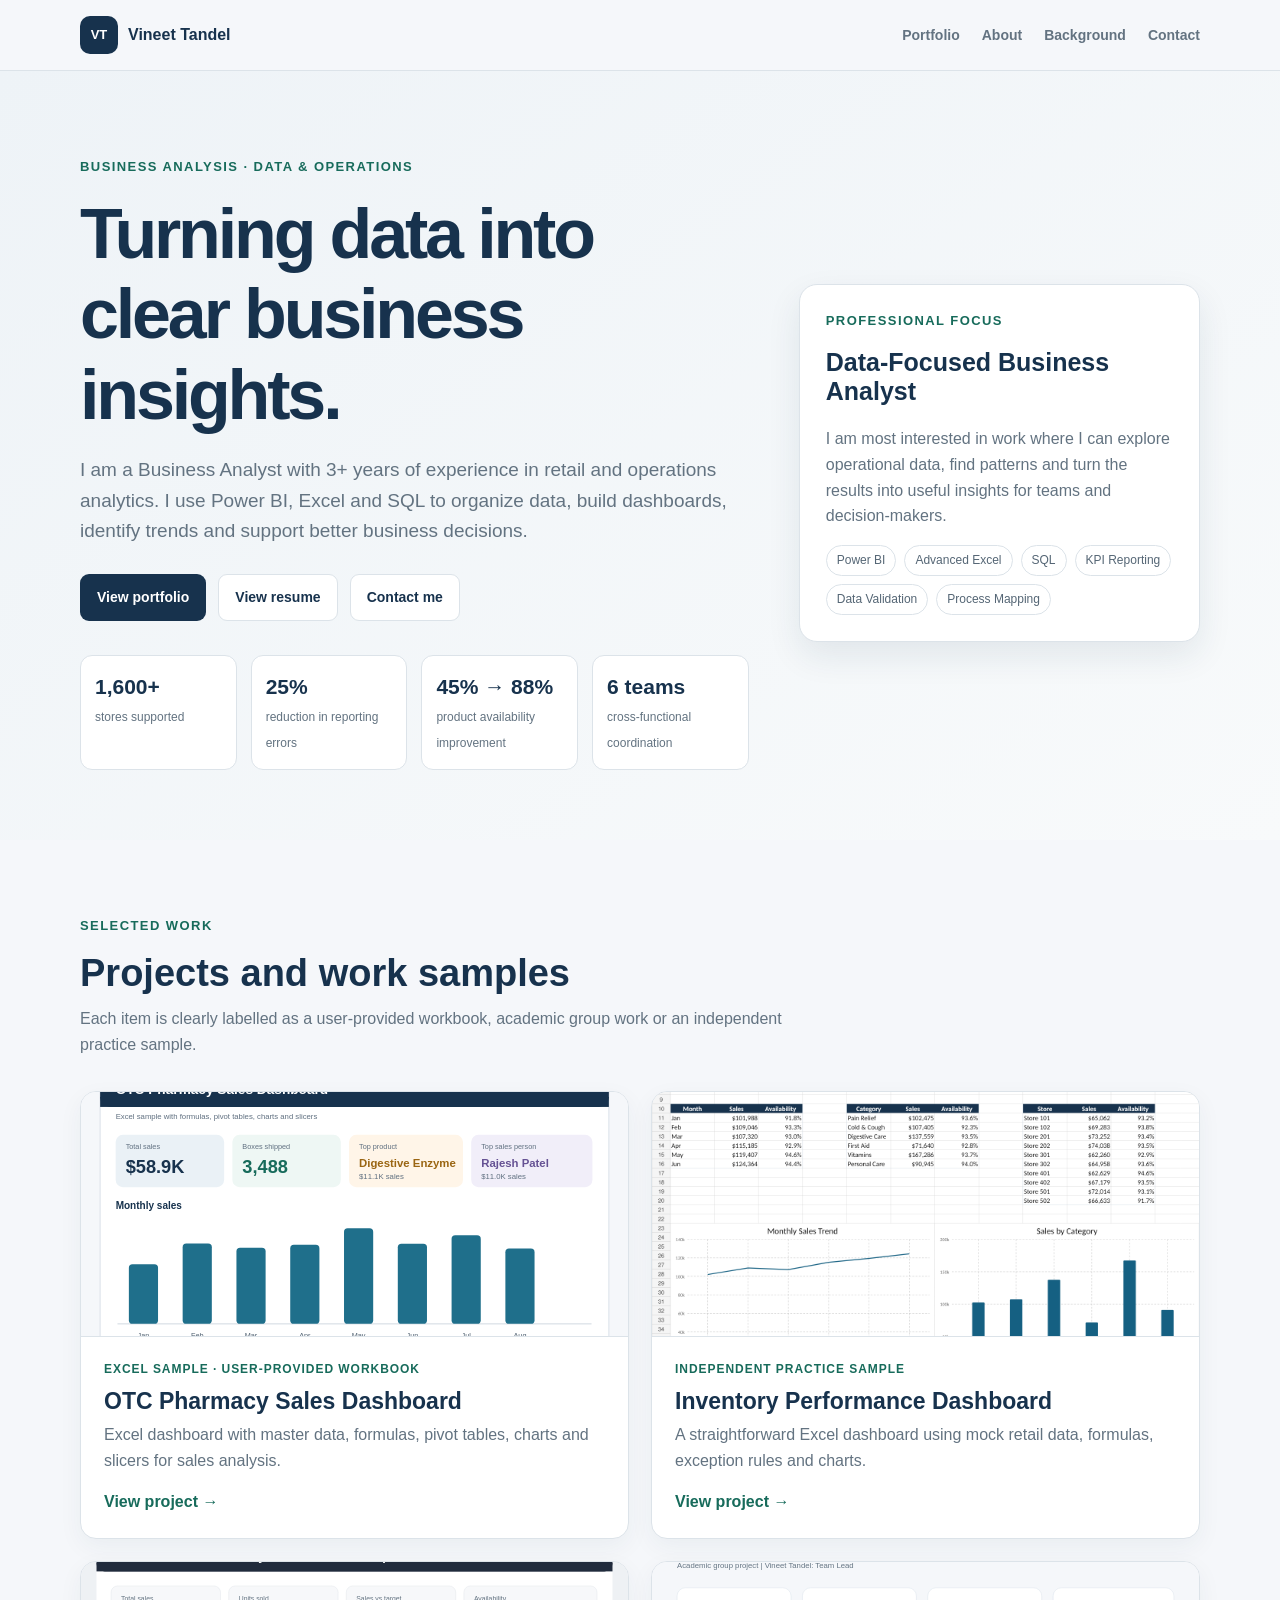
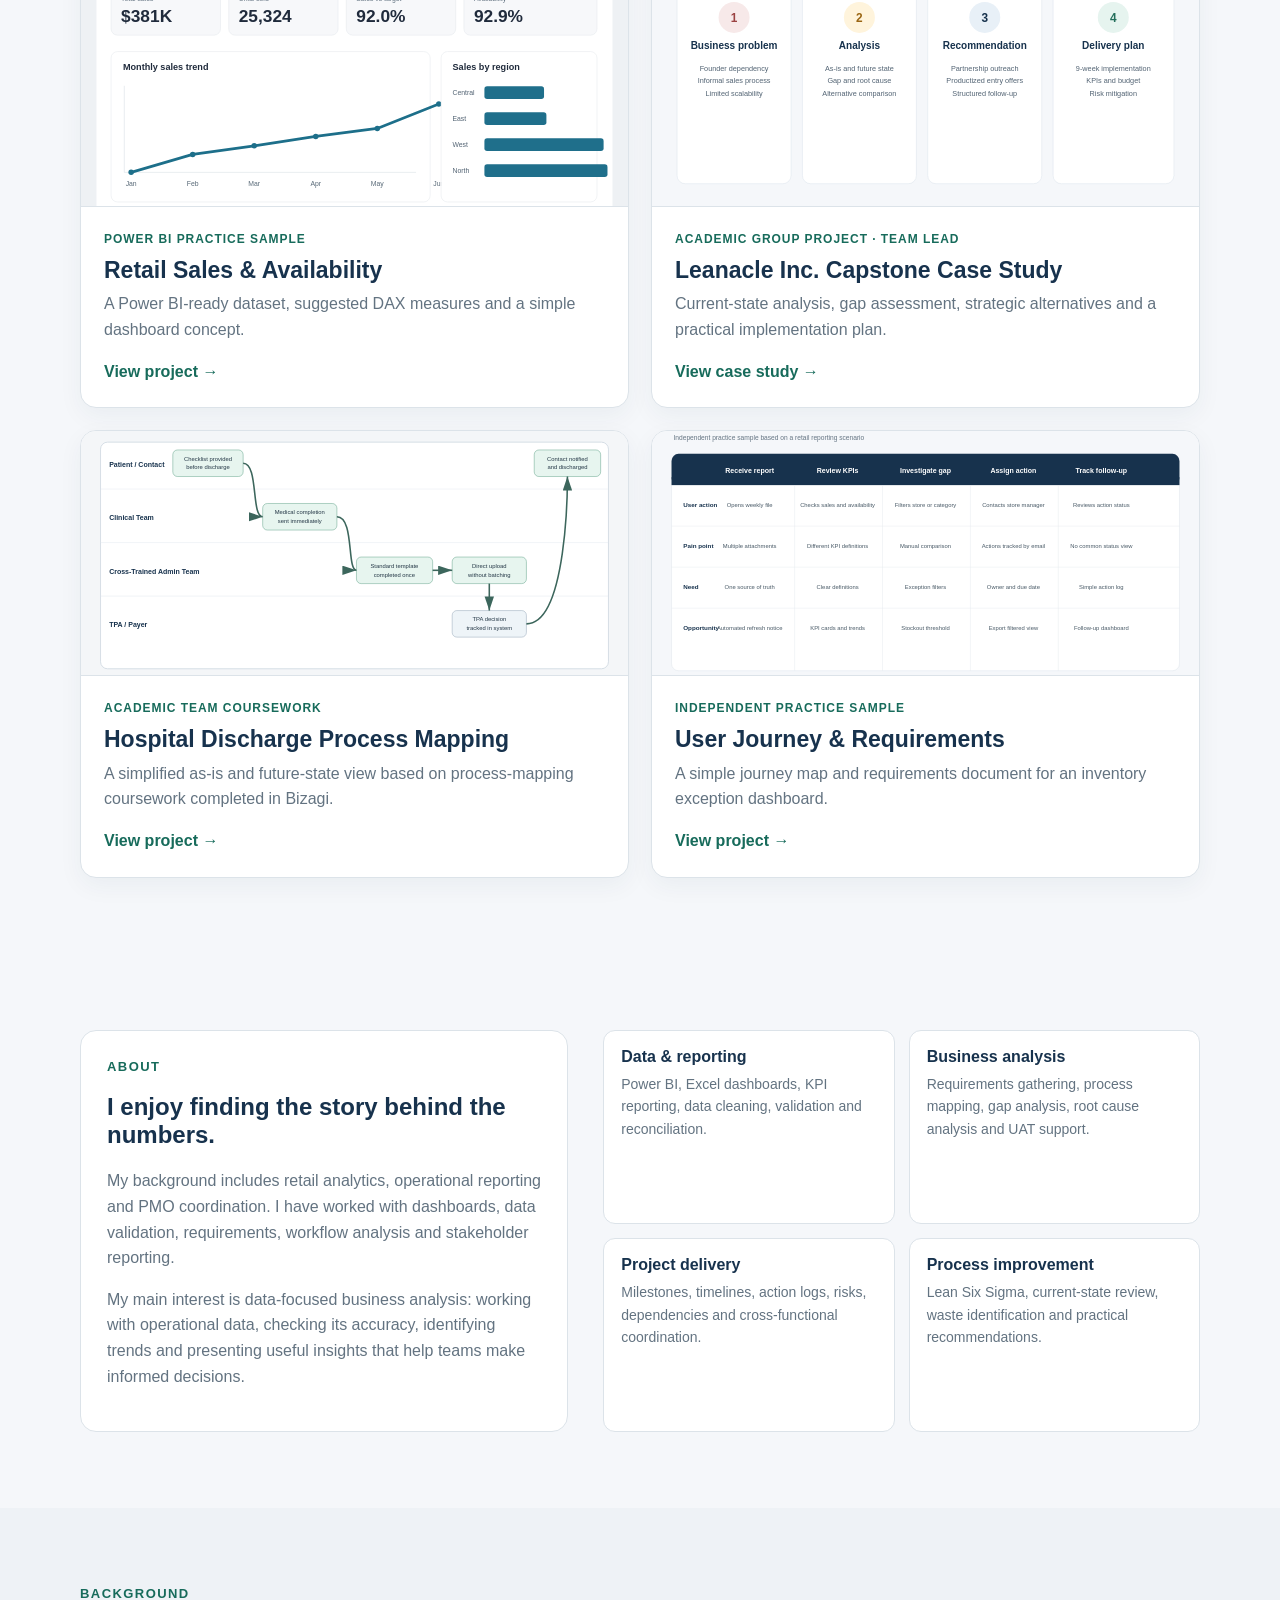
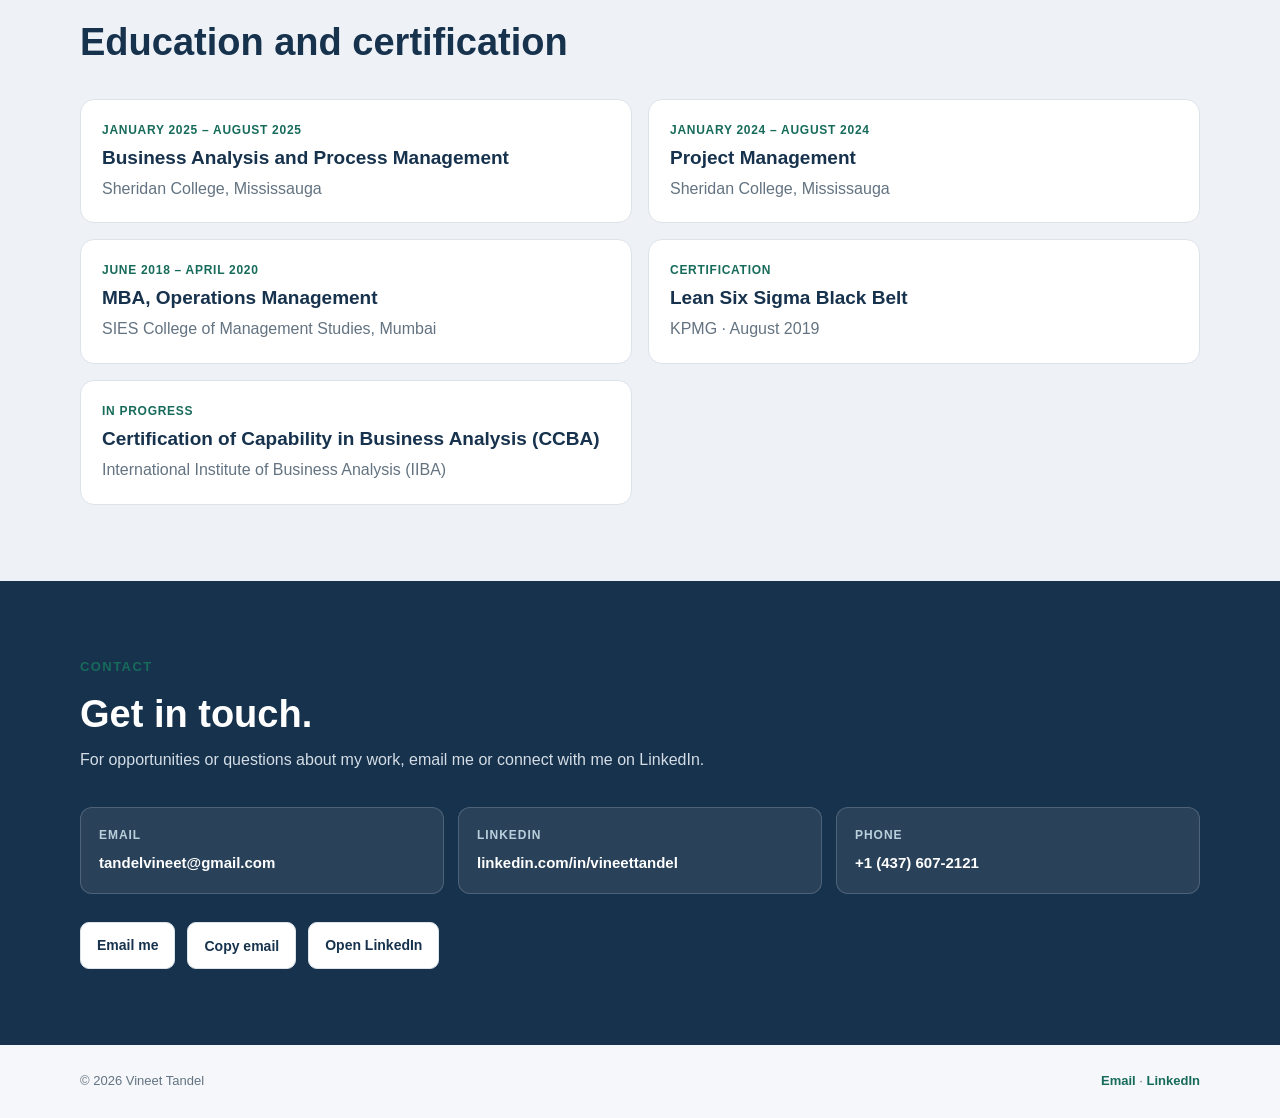
==== commit 315eaae4: "Add files via upload" ====
--- a/index.html
+++ b/index.html
@@ -1,12 +1,265 @@
-<!doctype html><html lang="en"><head><meta charset="utf-8"><meta name="viewport" content="width=device-width,initial-scale=1"><meta name="description" content="Vineet Tandel business analysis and data analytics portfolio"><title>Vineet Tandel | Business Analyst Portfolio</title><link rel="stylesheet" href="styles.css"></head><body><header class="site-header"><div class="container nav"><a class="brand" href="index.html"><span class="mark">VT</span><span>Vineet Tandel</span></a><button class="menu" aria-expanded="false">Menu</button><ul class="links"><li><a href="index.html#work">Portfolio</a></li><li><a href="index.html#about">About</a></li><li><a href="index.html#contact">Contact</a></li></ul></div></header><main>
-<section class="hero"><div class="container hero-grid"><div><div class="eyebrow">Business Analysis · Data &amp; Operations</div><h1>Clear analysis. Practical reporting. Better decisions.</h1><p class="lead">I am a Business Analyst with experience in retail and operations analytics. This portfolio combines real experience, academic group work and clearly labelled practice samples.</p><div class="actions"><a class="btn primary" href="#work">View portfolio</a><a class="btn secondary" href="downloads/Vineet_Tandel_Resume.pdf">Resume</a><a class="btn secondary" href="https://www.linkedin.com/in/vineettandel/" target="_blank" rel="noopener">LinkedIn</a></div><div class="stats"><div class="stat"><strong>1,600+</strong><span>stores supported</span></div><div class="stat"><strong>25%</strong><span>reporting error reduction</span></div><div class="stat"><strong>45% → 88%</strong><span>availability improvement</span></div><div class="stat"><strong>6 teams</strong><span>cross-functional coordination</span></div></div></div><aside class="profile-card"><div class="eyebrow">Profile</div><h2>Business Analyst — Data &amp; Operations</h2><p>Power BI, Excel, SQL, requirements gathering, process mapping, data validation and project coordination.</p><div class="tag-row"><span class="tag">Power BI</span><span class="tag">Advanced Excel</span><span class="tag">SQL</span><span class="tag">Process Mapping</span><span class="tag">Lean Six Sigma</span><span class="tag">CCBA in progress</span></div></aside></div></section>
-<section id="work"><div class="container"><div class="section-head"><div class="eyebrow">Selected work</div><h2>Projects and work samples</h2><p>Each item is labelled as professional experience, academic group work or an independent practice sample.</p></div><div class="grid">
-<article class="card"><img src="assets/otc_excel_dashboard.svg" alt="OTC pharmacy sales Excel dashboard preview"><div class="card-body"><div class="label">Excel sample · User-provided workbook</div><h3>OTC Pharmacy Sales Dashboard</h3><p>Excel dashboard with formulas, master data, pivot tables, charts and slicers for sales analysis.</p><a class="link" href="projects/excel-otc.html">View project →</a></div></article>
-<article class="card"><img src="assets/inventory_dashboard_preview.png" alt="Inventory performance Excel dashboard"><div class="card-body"><div class="label">Independent practice sample</div><h3>Inventory Performance Dashboard</h3><p>A simple Excel dashboard using mock retail data, formulas, exception rules and charts.</p><a class="link" href="projects/excel-inventory.html">View project →</a></div></article>
-<article class="card"><img src="assets/powerbi_dashboard.svg" alt="Power BI dashboard concept"><div class="card-body"><div class="label">Power BI practice concept</div><h3>Retail Sales &amp; Availability</h3><p>A Power BI-ready dataset, suggested DAX measures and a static dashboard concept.</p><a class="link" href="projects/powerbi.html">View project →</a></div></article>
-<article class="card"><img src="assets/leanacle_case_study.svg" alt="Leanacle capstone case study"><div class="card-body"><div class="label">Academic group project · Team Lead</div><h3>Leanacle Inc. Capstone Case Study</h3><p>Current-state analysis, gap assessment, strategic alternatives and a practical implementation plan.</p><a class="link" href="projects/capstone.html">View case study →</a></div></article>
-<article class="card"><img src="assets/hospital_process_future.svg" alt="Hospital discharge process map"><div class="card-body"><div class="label">Academic team coursework</div><h3>Hospital Discharge Process Mapping</h3><p>A simplified as-is and future-state view based on Bizagi process-mapping coursework.</p><a class="link" href="projects/process-mapping.html">View project →</a></div></article>
-<article class="card"><img src="assets/regional_manager_journey.svg" alt="Regional manager user journey map"><div class="card-body"><div class="label">Independent practice sample</div><h3>User Journey &amp; Requirements</h3><p>A straightforward journey map and downloadable requirements document for an inventory dashboard.</p><a class="link" href="projects/journey-requirements.html">View project →</a></div></article>
-</div></div></section>
-<section id="about"><div class="container about"><div class="panel"><div class="eyebrow">About</div><h2>Business problems explained in a structured way.</h2><p>My background includes retail analytics, operational reporting and PMO coordination. I have worked with dashboards, data validation, requirements, workflow analysis and stakeholder reporting.</p><p>I am targeting Business Analyst, Data Analyst, Operations Analyst and Project Coordinator opportunities.</p></div><div class="skills"><div class="skill"><h3>Data &amp; reporting</h3><p>Power BI, Excel dashboards, KPI reporting, data cleaning, validation and reconciliation.</p></div><div class="skill"><h3>Business analysis</h3><p>Requirements gathering, process mapping, gap analysis, root cause analysis and UAT support.</p></div><div class="skill"><h3>Project delivery</h3><p>Milestones, timelines, action logs, risks, dependencies and cross-functional coordination.</p></div><div class="skill"><h3>Process improvement</h3><p>Lean Six Sigma, current-state review, waste identification and practical recommendations.</p></div></div></div></section>
-<section class="contact" id="contact"><div class="container"><div class="section-head"><div class="eyebrow">Contact</div><h2>Let’s connect.</h2><p>Toronto, ON · tandelvineet@gmail.com · +1 (437) 607-2121</p><div class="actions"><a class="btn secondary" href="mailto:tandelvineet@gmail.com">Email</a><a class="btn secondary" href="https://www.linkedin.com/in/vineettandel/" target="_blank" rel="noopener">LinkedIn</a><a class="btn secondary" href="https://github.com/tandelvineet" target="_blank" rel="noopener">GitHub</a></div></div></div></section></main><footer class="site-footer"><div class="container footer"><span>© <span data-year></span> Vineet Tandel</span><span>Portfolio samples use mock, academic or anonymized information.</span></div></footer><script src="script.js"></script></body></html>+<!doctype html>
+<html lang="en">
+<head>
+  <meta charset="utf-8">
+  <meta name="viewport" content="width=device-width, initial-scale=1">
+  <meta name="description" content="Vineet Tandel's portfolio showcasing data analysis, Power BI, Excel, business analysis and process improvement work.">
+  <title>Vineet Tandel | Data-Focused Business Analyst</title>
+  <link rel="stylesheet" href="styles.css">
+</head>
+<body>
+  <header class="site-header">
+    <div class="container nav">
+      <a class="brand" href="index.html" aria-label="Vineet Tandel homepage">
+        <span class="mark">VT</span>
+        <span>Vineet Tandel</span>
+      </a>
+      <button class="menu" type="button" aria-expanded="false" aria-controls="site-links">Menu</button>
+      <ul class="links" id="site-links">
+        <li><a href="#work">Portfolio</a></li>
+        <li><a href="#about">About</a></li>
+        <li><a href="#background">Background</a></li>
+        <li><a href="#contact">Contact</a></li>
+      </ul>
+    </div>
+  </header>
+
+  <main>
+    <section class="hero">
+      <div class="container hero-grid">
+        <div>
+          <div class="eyebrow">Business Analysis · Data &amp; Operations</div>
+          <h1>Turning data into clear business insights.</h1>
+          <p class="lead">
+            I am a Business Analyst with 3+ years of experience in retail and operations analytics.
+            I use Power BI, Excel and SQL to organize data, build dashboards, identify trends and
+            support better business decisions.
+          </p>
+          <div class="actions">
+            <a class="btn primary" href="#work">View portfolio</a>
+            <a class="btn secondary" href="downloads/Vineet_Tandel_Resume.pdf">View resume</a>
+            <a class="btn secondary" href="#contact">Contact me</a>
+          </div>
+          <div class="stats">
+            <div class="stat"><strong>1,600+</strong><span>stores supported</span></div>
+            <div class="stat"><strong>25%</strong><span>reduction in reporting errors</span></div>
+            <div class="stat"><strong>45% → 88%</strong><span>product availability improvement</span></div>
+            <div class="stat"><strong>6 teams</strong><span>cross-functional coordination</span></div>
+          </div>
+        </div>
+
+        <aside class="profile-card">
+          <div class="eyebrow">Professional focus</div>
+          <h2>Data-Focused Business Analyst</h2>
+          <p>
+            I am most interested in work where I can explore operational data, find patterns and
+            turn the results into useful insights for teams and decision-makers.
+          </p>
+          <div class="tag-row">
+            <span class="tag">Power BI</span>
+            <span class="tag">Advanced Excel</span>
+            <span class="tag">SQL</span>
+            <span class="tag">KPI Reporting</span>
+            <span class="tag">Data Validation</span>
+            <span class="tag">Process Mapping</span>
+          </div>
+        </aside>
+      </div>
+    </section>
+
+    <section id="work">
+      <div class="container">
+        <div class="section-head">
+          <div class="eyebrow">Selected work</div>
+          <h2>Projects and work samples</h2>
+          <p>
+            Each item is clearly labelled as a user-provided workbook, academic group work or an
+            independent practice sample.
+          </p>
+        </div>
+
+        <div class="grid">
+          <article class="card">
+            <img src="assets/otc_excel_dashboard.svg" alt="OTC pharmacy sales Excel dashboard preview">
+            <div class="card-body">
+              <div class="label">Excel sample · User-provided workbook</div>
+              <h3>OTC Pharmacy Sales Dashboard</h3>
+              <p>Excel dashboard with master data, formulas, pivot tables, charts and slicers for sales analysis.</p>
+              <a class="link" href="projects/excel-otc.html">View project →</a>
+            </div>
+          </article>
+
+          <article class="card">
+            <img src="assets/inventory_dashboard_preview.png" alt="Inventory performance Excel dashboard">
+            <div class="card-body">
+              <div class="label">Independent practice sample</div>
+              <h3>Inventory Performance Dashboard</h3>
+              <p>A straightforward Excel dashboard using mock retail data, formulas, exception rules and charts.</p>
+              <a class="link" href="projects/excel-inventory.html">View project →</a>
+            </div>
+          </article>
+
+          <article class="card">
+            <img src="assets/powerbi_dashboard.svg" alt="Power BI retail dashboard concept">
+            <div class="card-body">
+              <div class="label">Power BI practice sample</div>
+              <h3>Retail Sales &amp; Availability</h3>
+              <p>A Power BI-ready dataset, suggested DAX measures and a simple dashboard concept.</p>
+              <a class="link" href="projects/powerbi.html">View project →</a>
+            </div>
+          </article>
+
+          <article class="card">
+            <img src="assets/leanacle_case_study.svg" alt="Leanacle capstone case study preview">
+            <div class="card-body">
+              <div class="label">Academic group project · Team Lead</div>
+              <h3>Leanacle Inc. Capstone Case Study</h3>
+              <p>Current-state analysis, gap assessment, strategic alternatives and a practical implementation plan.</p>
+              <a class="link" href="projects/capstone.html">View case study →</a>
+            </div>
+          </article>
+
+          <article class="card">
+            <img src="assets/hospital_process_future.svg" alt="Hospital discharge process map preview">
+            <div class="card-body">
+              <div class="label">Academic team coursework</div>
+              <h3>Hospital Discharge Process Mapping</h3>
+              <p>A simplified as-is and future-state view based on process-mapping coursework completed in Bizagi.</p>
+              <a class="link" href="projects/process-mapping.html">View project →</a>
+            </div>
+          </article>
+
+          <article class="card">
+            <img src="assets/regional_manager_journey.svg" alt="Regional manager user journey map preview">
+            <div class="card-body">
+              <div class="label">Independent practice sample</div>
+              <h3>User Journey &amp; Requirements</h3>
+              <p>A simple journey map and requirements document for an inventory exception dashboard.</p>
+              <a class="link" href="projects/journey-requirements.html">View project →</a>
+            </div>
+          </article>
+        </div>
+      </div>
+    </section>
+
+    <section id="about">
+      <div class="container about">
+        <div class="panel">
+          <div class="eyebrow">About</div>
+          <h2>I enjoy finding the story behind the numbers.</h2>
+          <p>
+            My background includes retail analytics, operational reporting and PMO coordination.
+            I have worked with dashboards, data validation, requirements, workflow analysis and
+            stakeholder reporting.
+          </p>
+          <p>
+            My main interest is data-focused business analysis: working with operational data,
+            checking its accuracy, identifying trends and presenting useful insights that help
+            teams make informed decisions.
+          </p>
+        </div>
+
+        <div class="skills">
+          <div class="skill">
+            <h3>Data &amp; reporting</h3>
+            <p>Power BI, Excel dashboards, KPI reporting, data cleaning, validation and reconciliation.</p>
+          </div>
+          <div class="skill">
+            <h3>Business analysis</h3>
+            <p>Requirements gathering, process mapping, gap analysis, root cause analysis and UAT support.</p>
+          </div>
+          <div class="skill">
+            <h3>Project delivery</h3>
+            <p>Milestones, timelines, action logs, risks, dependencies and cross-functional coordination.</p>
+          </div>
+          <div class="skill">
+            <h3>Process improvement</h3>
+            <p>Lean Six Sigma, current-state review, waste identification and practical recommendations.</p>
+          </div>
+        </div>
+      </div>
+    </section>
+
+    <section id="background" class="background-section">
+      <div class="container">
+        <div class="section-head">
+          <div class="eyebrow">Background</div>
+          <h2>Education and certification</h2>
+        </div>
+        <div class="credential-grid">
+          <article class="credential">
+            <span>January 2025 – August 2025</span>
+            <h3>Business Analysis and Process Management</h3>
+            <p>Sheridan College, Mississauga</p>
+          </article>
+          <article class="credential">
+            <span>January 2024 – August 2024</span>
+            <h3>Project Management</h3>
+            <p>Sheridan College, Mississauga</p>
+          </article>
+          <article class="credential">
+            <span>June 2018 – April 2020</span>
+            <h3>MBA, Operations Management</h3>
+            <p>SIES College of Management Studies, Mumbai</p>
+          </article>
+          <article class="credential">
+            <span>Certification</span>
+            <h3>Lean Six Sigma Black Belt</h3>
+            <p>KPMG · August 2019</p>
+          </article>
+          <article class="credential">
+            <span>In progress</span>
+            <h3>Certification of Capability in Business Analysis (CCBA)</h3>
+            <p>International Institute of Business Analysis (IIBA)</p>
+          </article>
+        </div>
+      </div>
+    </section>
+
+    <section class="contact" id="contact">
+      <div class="container">
+        <div class="section-head">
+          <div class="eyebrow">Contact</div>
+          <h2>Get in touch.</h2>
+          <p>For opportunities or questions about my work, email me or connect with me on LinkedIn.</p>
+        </div>
+
+        <div class="contact-grid">
+          <a class="contact-card" href="mailto:tandelvineet@gmail.com">
+            <span>Email</span>
+            <strong>tandelvineet@gmail.com</strong>
+          </a>
+          <a class="contact-card" href="https://www.linkedin.com/in/vineettandel/" target="_blank" rel="noopener noreferrer">
+            <span>LinkedIn</span>
+            <strong>linkedin.com/in/vineettandel</strong>
+          </a>
+          <a class="contact-card" href="tel:+14376072121">
+            <span>Phone</span>
+            <strong>+1 (437) 607-2121</strong>
+          </a>
+        </div>
+
+        <div class="actions">
+          <a class="btn secondary" href="mailto:tandelvineet@gmail.com">Email me</a>
+          <button class="btn secondary copy-email" type="button" data-email="tandelvineet@gmail.com">Copy email</button>
+          <a class="btn secondary" href="https://www.linkedin.com/in/vineettandel/" target="_blank" rel="noopener noreferrer">Open LinkedIn</a>
+          <span class="copy-status" aria-live="polite"></span>
+        </div>
+      </div>
+    </section>
+  </main>
+
+  <footer class="site-footer">
+    <div class="container footer">
+      <span>© <span data-year></span> Vineet Tandel</span>
+      <span>
+        <a href="mailto:tandelvineet@gmail.com">Email</a>
+        ·
+        <a href="https://www.linkedin.com/in/vineettandel/" target="_blank" rel="noopener noreferrer">LinkedIn</a>
+      </span>
+    </div>
+  </footer>
+
+  <script src="script.js"></script>
+</body>
+</html>
--- a/styles.css
+++ b/styles.css
@@ -3,3 +3,20 @@
 *{box-sizing:border-box}html{scroll-behavior:smooth}body{margin:0;font-family:Arial,Helvetica,sans-serif;color:var(--ink);background:var(--bg);line-height:1.6}a{color:inherit}.container{width:min(1120px,calc(100% - 36px));margin:auto}.site-header{position:sticky;top:0;z-index:20;background:rgba(245,247,250,.96);border-bottom:1px solid var(--line);backdrop-filter:blur(12px)}.nav{min-height:70px;display:flex;align-items:center;justify-content:space-between;gap:20px}.brand{text-decoration:none;font-weight:800;color:var(--navy);display:flex;align-items:center;gap:10px}.mark{display:grid;place-items:center;width:38px;height:38px;border-radius:10px;background:var(--navy);color:#fff;font-size:13px}.links{display:flex;list-style:none;gap:22px;margin:0;padding:0}.links a{text-decoration:none;color:var(--muted);font-weight:700;font-size:14px}.links a:hover{color:var(--navy)}.menu{display:none;border:1px solid var(--line);background:#fff;border-radius:8px;padding:8px 10px}.hero{padding:86px 0 70px;background:linear-gradient(145deg,#eef3f7,#f8fafb)}.hero-grid{display:grid;grid-template-columns:1.25fr .75fr;gap:50px;align-items:center}.eyebrow{font-size:13px;letter-spacing:.11em;text-transform:uppercase;color:var(--teal);font-weight:800;margin-bottom:16px}h1,h2,h3{color:var(--navy);line-height:1.15;margin-top:0}h1{font-size:clamp(42px,6vw,70px);letter-spacing:-.045em;margin-bottom:20px}.lead{font-size:19px;color:var(--muted);max-width:720px}.actions{display:flex;gap:12px;flex-wrap:wrap;margin-top:28px}.btn{display:inline-flex;align-items:center;justify-content:center;text-decoration:none;border-radius:9px;padding:11px 16px;font-weight:800;border:1px solid transparent}.primary{background:var(--navy);color:#fff}.secondary{background:#fff;border-color:var(--line);color:var(--navy)}.profile-card{background:#fff;border:1px solid var(--line);border-radius:18px;padding:26px;box-shadow:var(--shadow)}.profile-card h2{font-size:25px}.profile-card p{color:var(--muted)}.tag-row{display:flex;gap:8px;flex-wrap:wrap}.tag{border:1px solid var(--line);border-radius:999px;padding:5px 10px;background:#fff;color:#556675;font-size:12px}.stats{display:grid;grid-template-columns:repeat(4,1fr);gap:14px;margin-top:34px}.stat{background:#fff;border:1px solid var(--line);border-radius:12px;padding:14px}.stat strong{display:block;color:var(--navy);font-size:21px}.stat span{font-size:12px;color:var(--muted)}section{padding:76px 0}.section-head{max-width:760px;margin-bottom:34px}.section-head h2{font-size:38px;margin-bottom:10px}.section-head p{color:var(--muted);margin:0}.grid{display:grid;grid-template-columns:repeat(2,minmax(0,1fr));gap:22px}.card{background:#fff;border:1px solid var(--line);border-radius:16px;overflow:hidden;box-shadow:0 8px 24px rgba(23,50,77,.05)}.card img{width:100%;height:245px;object-fit:cover;display:block;border-bottom:1px solid var(--line)}.card-body{padding:23px}.label{font-size:12px;text-transform:uppercase;letter-spacing:.08em;color:var(--teal);font-weight:800}.card h3{font-size:23px;margin:8px 0}.card p{color:var(--muted);margin:0 0 16px}.link{color:var(--teal);font-weight:800;text-decoration:none}.about{display:grid;grid-template-columns:.9fr 1.1fr;gap:35px}.panel{background:#fff;border:1px solid var(--line);border-radius:16px;padding:26px}.panel p{color:var(--muted)}.skills{display:grid;grid-template-columns:repeat(2,1fr);gap:14px}.skill{border:1px solid var(--line);border-radius:12px;padding:17px;background:#fff}.skill h3{font-size:16px;margin-bottom:7px}.skill p{font-size:14px;margin:0;color:var(--muted)}.contact{background:var(--navy);color:#fff}.contact h2{color:#fff}.contact p{color:#d4dde5}.site-footer{padding:26px 0;color:var(--muted);font-size:13px}.footer{display:flex;justify-content:space-between;gap:20px;flex-wrap:wrap}
 /* project pages */.project-hero{padding:62px 0 45px;background:linear-gradient(145deg,#edf2f6,#f8fafb);border-bottom:1px solid var(--line)}.project-hero h1{font-size:clamp(36px,5vw,58px)}.crumb{font-size:13px;color:var(--muted);margin-bottom:16px}.crumb a{color:var(--teal)}.project-layout{display:grid;grid-template-columns:minmax(0,1fr) 300px;gap:38px;align-items:start}.artifact{background:#fff;border:1px solid var(--line);border-radius:16px;padding:16px;box-shadow:var(--shadow);margin-bottom:28px}.artifact img{display:block;width:100%;border-radius:10px}.body h2{font-size:28px;margin-top:36px}.body h2:first-of-type{margin-top:0}.body p,.body li{color:#465765}.side{position:sticky;top:92px;background:#fff;border:1px solid var(--line);border-radius:16px;padding:22px}.side h3{font-size:17px}.meta{list-style:none;margin:0;padding:0;display:grid;gap:12px}.meta strong{display:block;color:var(--navy);font-size:13px}.meta span{color:var(--muted);font-size:13px}.download-list{display:grid;gap:10px;margin-top:18px}.note{border-left:4px solid var(--teal);background:#edf6f3;padding:16px 18px;border-radius:0 10px 10px 0}.simple-table{width:100%;border-collapse:collapse;background:#fff}.simple-table th,.simple-table td{border:1px solid var(--line);padding:10px;text-align:left;vertical-align:top}.simple-table th{background:var(--navy);color:#fff}
 @media(max-width:850px){.hero-grid,.about,.project-layout{grid-template-columns:1fr}.grid{grid-template-columns:1fr}.stats{grid-template-columns:repeat(2,1fr)}.side{position:static}.menu{display:block}.links{display:none;position:absolute;left:18px;right:18px;top:64px;background:#fff;border:1px solid var(--line);padding:16px;border-radius:12px;flex-direction:column}.links.open{display:flex}}@media(max-width:520px){.stats,.skills{grid-template-columns:1fr}.hero{padding-top:58px}.card img{height:200px}}
+
+.btn{cursor:pointer;font-family:inherit;font-size:14px}
+.background-section{background:#eef2f6}
+.credential-grid{display:grid;grid-template-columns:repeat(2,minmax(0,1fr));gap:16px}
+.credential{background:#fff;border:1px solid var(--line);border-radius:14px;padding:21px}
+.credential span{display:block;color:var(--teal);font-size:12px;font-weight:800;text-transform:uppercase;letter-spacing:.06em;margin-bottom:7px}
+.credential h3{font-size:19px;margin-bottom:7px}
+.credential p{color:var(--muted);margin:0}
+.contact-grid{display:grid;grid-template-columns:repeat(3,minmax(0,1fr));gap:14px}
+.contact-card{display:block;text-decoration:none;background:rgba(255,255,255,.08);border:1px solid rgba(255,255,255,.18);border-radius:12px;padding:18px;transition:transform .18s ease,background .18s ease}
+.contact-card:hover,.contact-card:focus{transform:translateY(-2px);background:rgba(255,255,255,.13)}
+.contact-card span{display:block;color:#b9d0dc;font-size:12px;text-transform:uppercase;letter-spacing:.08em;font-weight:800;margin-bottom:5px}
+.contact-card strong{color:#fff;font-size:15px;overflow-wrap:anywhere}
+.copy-status{align-self:center;color:#d4dde5;font-size:13px;font-weight:700}
+.site-footer a{color:var(--teal);font-weight:700;text-decoration:none}
+.site-footer a:hover{text-decoration:underline}
+@media(max-width:850px){.contact-grid{grid-template-columns:1fr}.credential-grid{grid-template-columns:1fr}}
